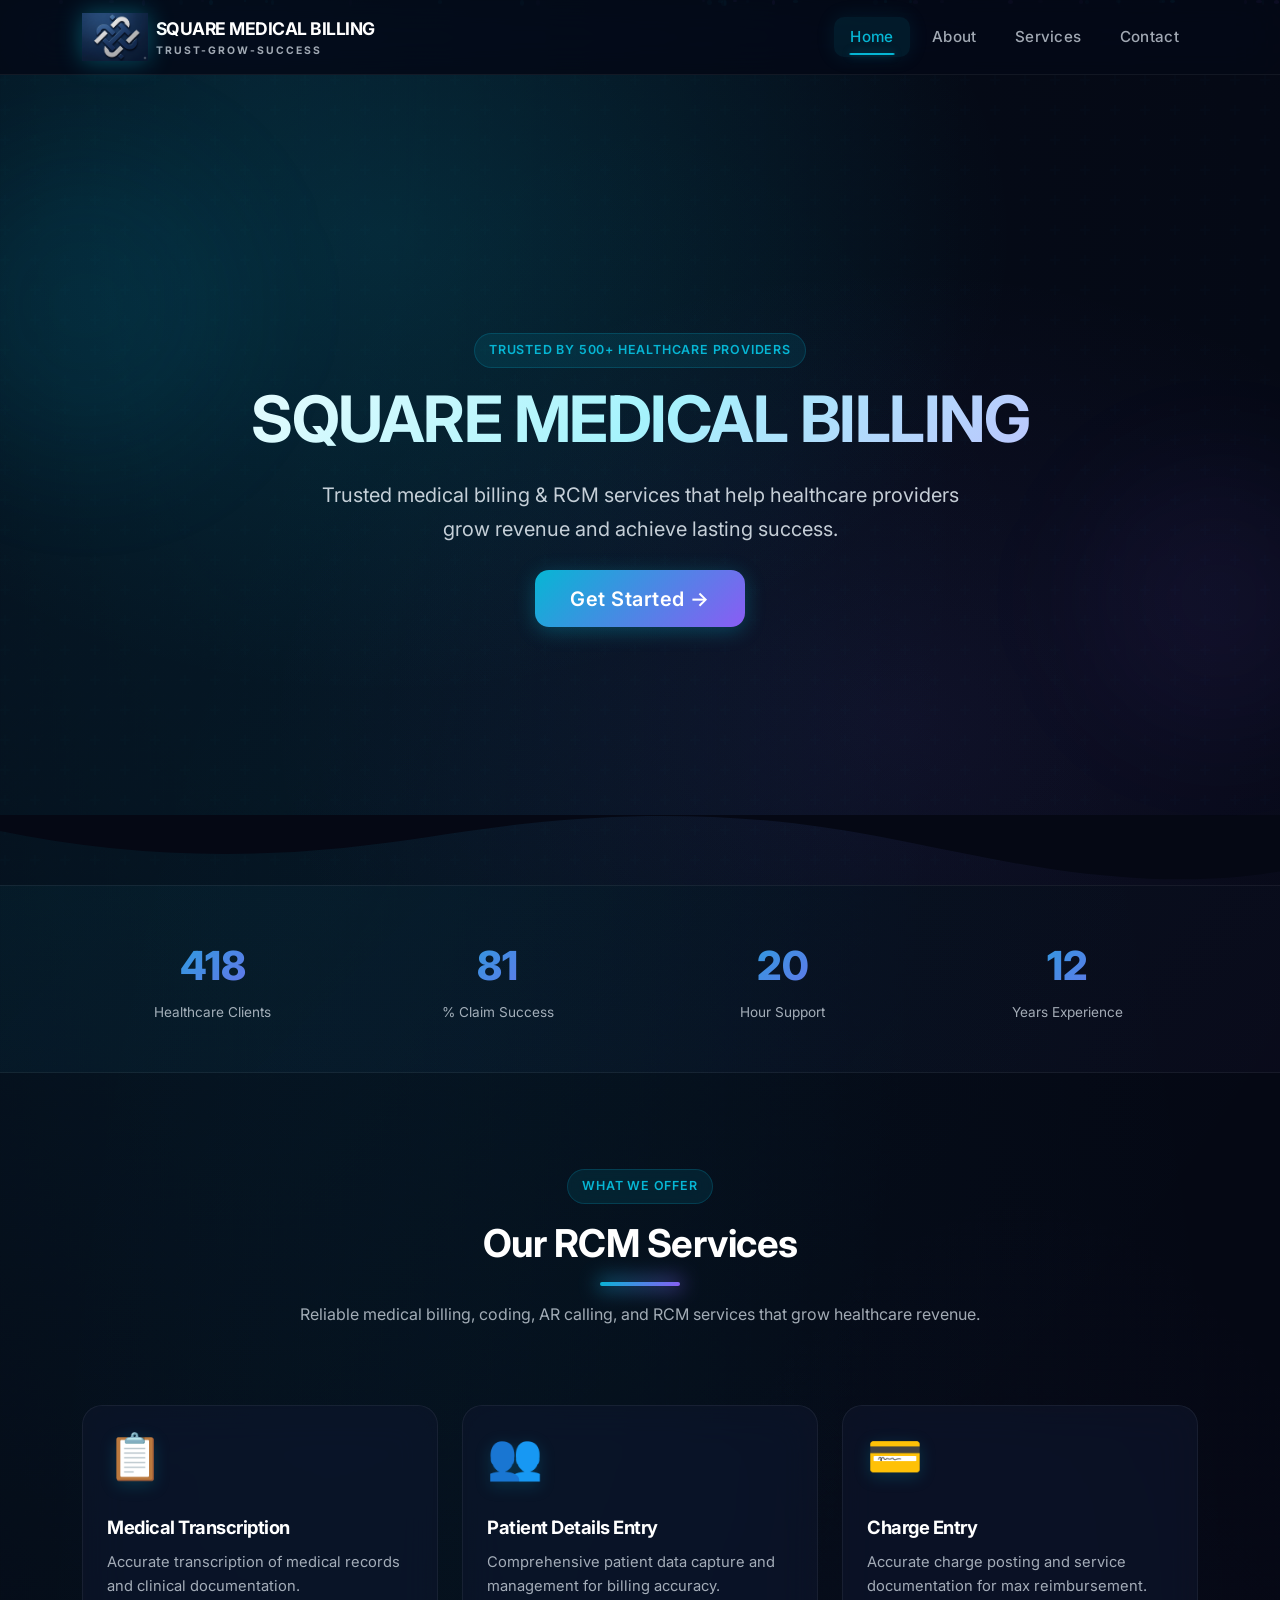
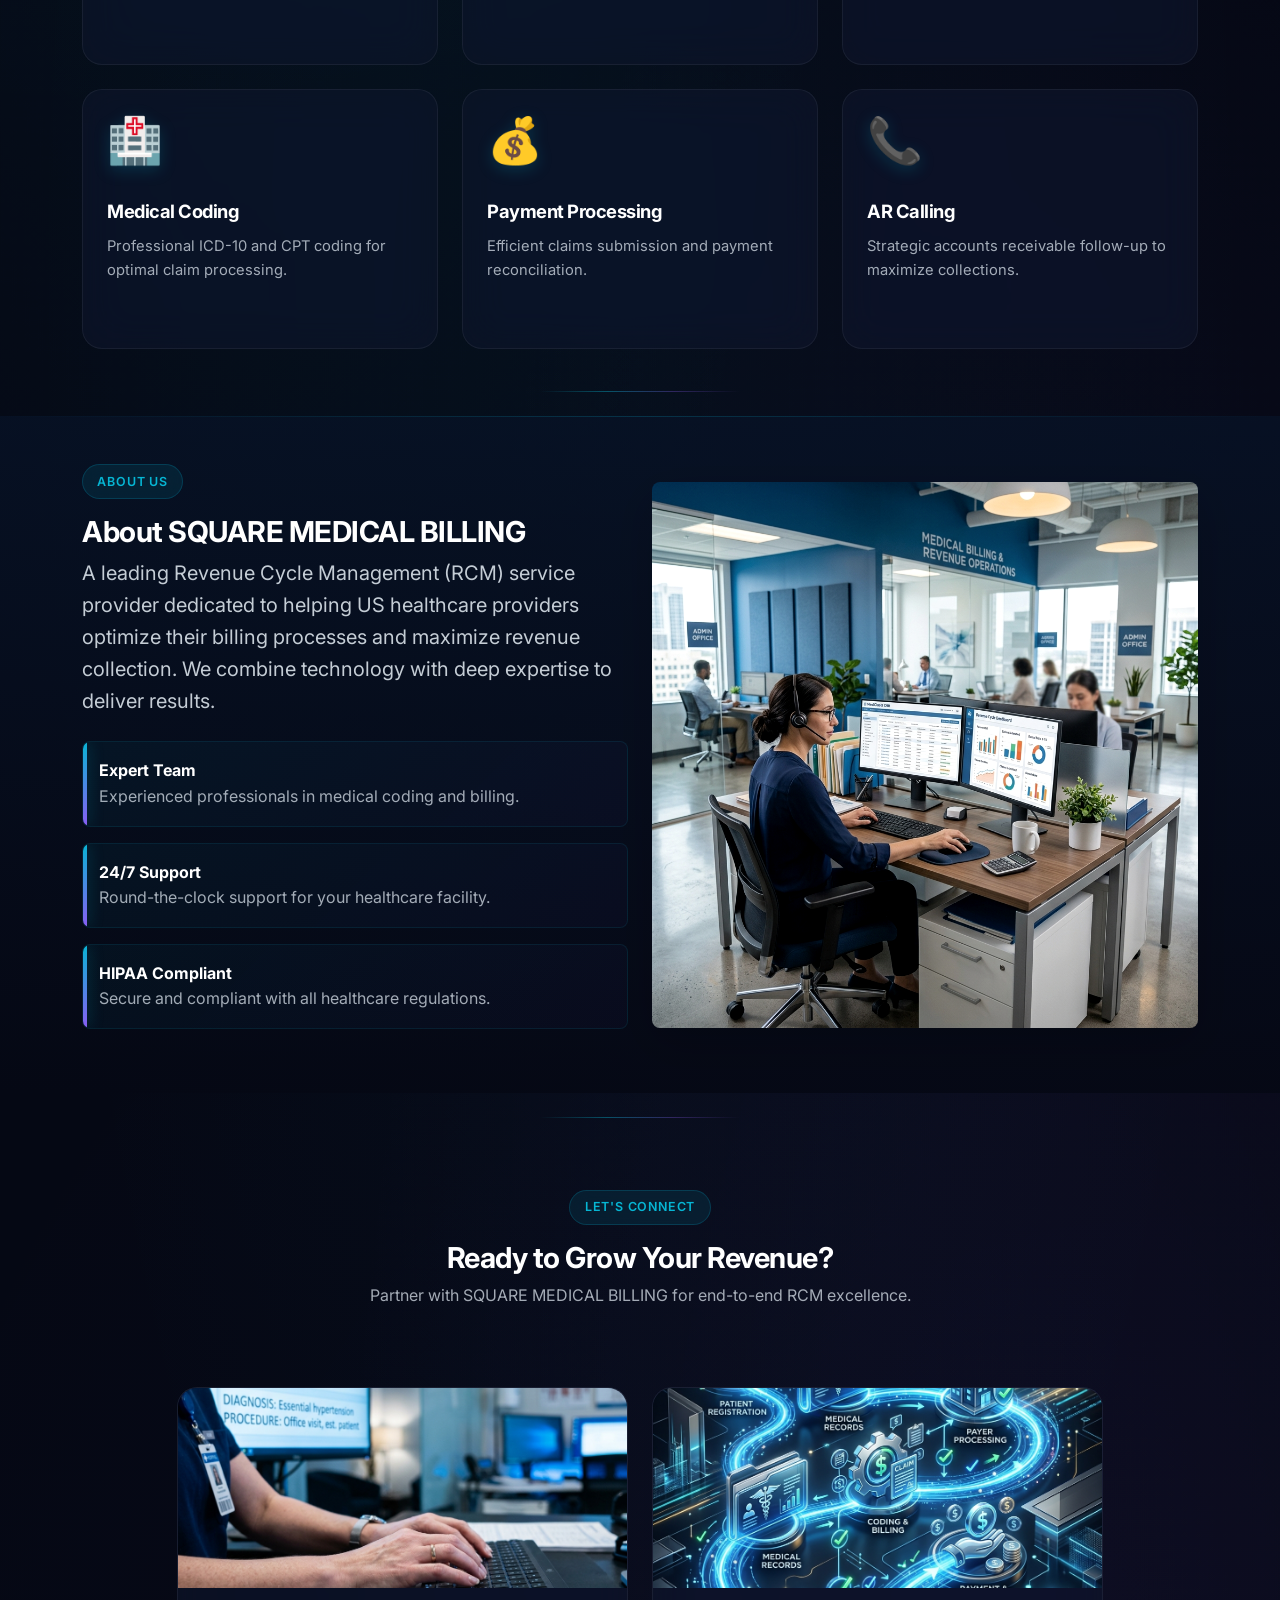
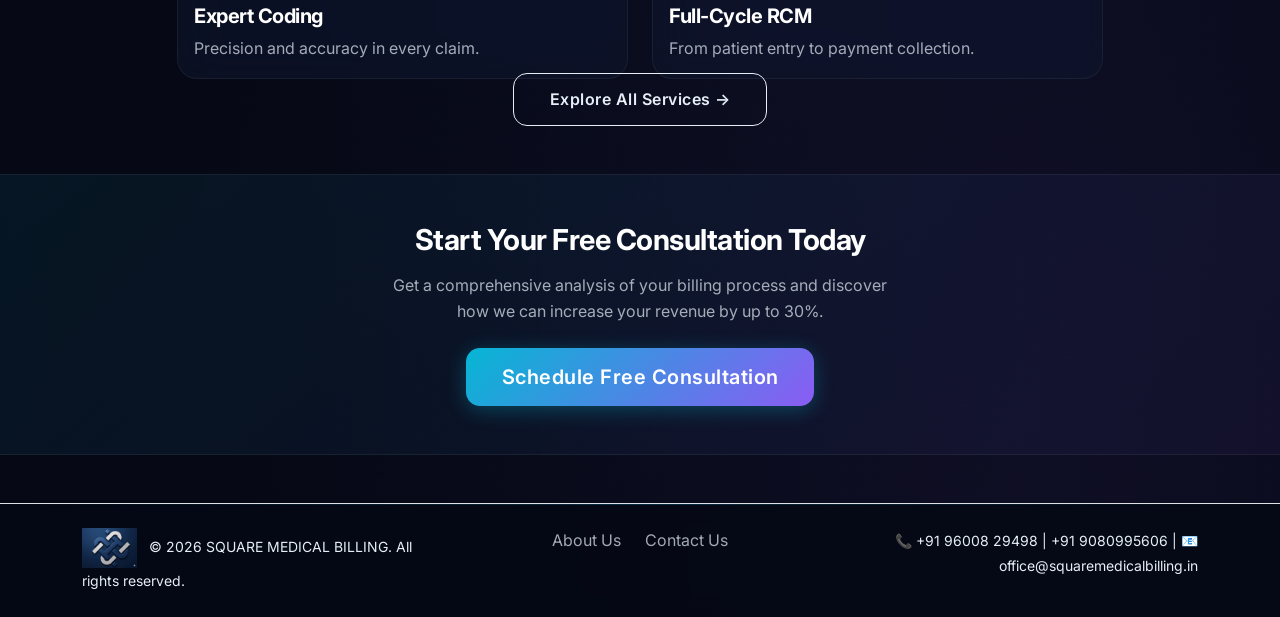
==== index.html @ a66abd06 "Initial commit" ====
<!doctype html>
<html lang="en">
  <head>
    <meta charset="utf-8" />
    <meta name="viewport" content="width=device-width, initial-scale=1" />
    <title>SQUARE MEDICAL BILLING</title>
    <link href="https://cdn.jsdelivr.net/npm/bootstrap@5.3.2/dist/css/bootstrap.min.css" rel="stylesheet">
    <link href="https://fonts.googleapis.com/css2?family=Inter:wght@300;400;500;600;700;800&display=swap" rel="stylesheet">
    <link rel="stylesheet" href="styles.css">
  <base target="_blank">
<base target="_blank">
</head>
  <body>
    <!-- Animated Background Mesh -->
    <div class="bg-mesh"></div>

    <!-- Preloader -->
    <div id="preloader" style="position:fixed;top:0;left:0;width:100%;height:100%;background:var(--bg);z-index:9999;display:flex;align-items:center;justify-content:center;flex-direction:column;">
      <div style="width:50px;height:50px;border:3px solid rgba(6,182,212,0.2);border-top-color:var(--cyan);border-radius:50%;animation:spin 1s linear infinite;"></div>
      <p style="margin-top:1rem;color:var(--text-secondary);font-size:0.9rem;">Loading...</p>
      <style>@keyframes spin{to{transform:rotate(360deg);}}</style>
    </div>

    <nav class="navbar navbar-expand-lg navbar-dark sticky-top border-bottom">
      <div class="container">
        <a class="navbar-brand d-flex align-items-center" href="index.html">
          <img src="../src/assets/logo.png" alt="logo" height="48" class="me-2">
          <div>
            <div class="fw-bold small">SQUARE MEDICAL BILLING</div>
            <div class="text-muted tiny">TRUST-GROW-SUCCESS</div>
          </div>
        </a>
        <button class="navbar-toggler" type="button" data-bs-toggle="collapse" data-bs-target="#nav" aria-controls="nav" aria-expanded="false">
          <span class="navbar-toggler-icon"></span>
        </button>
        <div class="collapse navbar-collapse" id="nav">
          <ul class="navbar-nav ms-auto">
            <li class="nav-item"><a class="nav-link active" href="index.html">Home</a></li>
            <li class="nav-item"><a class="nav-link" href="about.html">About</a></li>
            <li class="nav-item"><a class="nav-link" href="services.html">Services</a></li>
            <li class="nav-item"><a class="nav-link" href="contact.html">Contact</a></li>
          </ul>
        </div>
      </div>
    </nav>

    <header class="hero text-center text-white d-flex align-items-center">
      <div class="hero-bg"></div>
      <div class="container">
        <div class="reveal-scale">
          <span class="badge-glow mb-3 d-inline-block">Trusted by 500+ Healthcare Providers</span>
          <h1 class="display-5 fw-bold mb-4">SQUARE MEDICAL BILLING</h1>
          <p class="lead mb-4 mx-auto" style="max-width: 650px;">Trusted medical billing &amp; RCM services that help healthcare providers grow revenue and achieve lasting success.</p>
          <a href="contact.html" class="btn btn-cyan btn-lg">Get Started →</a>
        </div>
      </div>
      <!-- Wave Bottom -->
      <div class="wave-bottom">
        <svg data-name="Layer 1" xmlns="http://www.w3.org/2000/svg" viewBox="0 0 1200 120" preserveAspectRatio="none">
          <path d="M321.39,56.44c58-10.79,114.16-30.13,172-41.86,82.39-16.72,168.19-17.73,250.45-.39C823.78,31,906.67,72,985.66,92.83c70.05,18.48,146.53,26.09,214.34,3V0H0V27.35A600.21,600.21,0,0,0,321.39,56.44Z" class="shape-fill"></path>
        </svg>
      </div>
    </header>

    <!-- Stats Section -->
    <section class="stats-section py-4">
      <div class="container">
        <div class="row g-4">
          <div class="col-6 col-md-3">
            <div class="stat-item reveal stagger-1">
              <span class="stat-number" data-target="500">0</span>
              <div class="stat-label">Healthcare Clients</div>
            </div>
          </div>
          <div class="col-6 col-md-3">
            <div class="stat-item reveal stagger-2">
              <span class="stat-number" data-target="98">0</span>
              <div class="stat-label">% Claim Success</div>
            </div>
          </div>
          <div class="col-6 col-md-3">
            <div class="stat-item reveal stagger-3">
              <span class="stat-number" data-target="24">0</span>
              <div class="stat-label">Hour Support</div>
            </div>
          </div>
          <div class="col-6 col-md-3">
            <div class="stat-item reveal stagger-4">
              <span class="stat-number" data-target="15">0</span>
              <div class="stat-label">Years Experience</div>
            </div>
          </div>
        </div>
      </div>
    </section>

    <main class="py-5">
      <section class="container py-5">
        <div class="text-center mb-5">
          <span class="badge-glow mb-3 d-inline-block">What We Offer</span>
          <h2 class="text-white reveal">Our RCM Services</h2>
          <div class="underline mx-auto my-3"></div>
          <p class="text-muted reveal stagger-1">Reliable medical billing, coding, AR calling, and RCM services that grow healthcare revenue.</p>
        </div>

        <div class="row g-4">
          <div class="col-sm-6 col-lg-4">
            <div class="card card-dark h-100 p-4 service-card reveal stagger-1">
              <div class="display-4">📋</div>
              <h5 class="mt-3">Medical Transcription</h5>
              <p class="text-muted">Accurate transcription of medical records and clinical documentation.</p>
            </div>
          </div>
          <div class="col-sm-6 col-lg-4">
            <div class="card card-dark h-100 p-4 service-card reveal stagger-2">
              <div class="display-4">👥</div>
              <h5 class="mt-3">Patient Details Entry</h5>
              <p class="text-muted">Comprehensive patient data capture and management for billing accuracy.</p>
            </div>
          </div>
          <div class="col-sm-6 col-lg-4">
            <div class="card card-dark h-100 p-4 service-card reveal stagger-3">
              <div class="display-4">💳</div>
              <h5 class="mt-3">Charge Entry</h5>
              <p class="text-muted">Accurate charge posting and service documentation for max reimbursement.</p>
            </div>
          </div>
          <div class="col-sm-6 col-lg-4">
            <div class="card card-dark h-100 p-4 service-card reveal stagger-4">
              <div class="display-4">🏥</div>
              <h5 class="mt-3">Medical Coding</h5>
              <p class="text-muted">Professional ICD-10 and CPT coding for optimal claim processing.</p>
            </div>
          </div>
          <div class="col-sm-6 col-lg-4">
            <div class="card card-dark h-100 p-4 service-card reveal stagger-5">
              <div class="display-4">💰</div>
              <h5 class="mt-3">Payment Processing</h5>
              <p class="text-muted">Efficient claims submission and payment reconciliation.</p>
            </div>
          </div>
          <div class="col-sm-6 col-lg-4">
            <div class="card card-dark h-100 p-4 service-card reveal stagger-6">
              <div class="display-4">📞</div>
              <h5 class="mt-3">AR Calling</h5>
              <p class="text-muted">Strategic accounts receivable follow-up to maximize collections.</p>
            </div>
          </div>
        </div>
      </section>

      <div class="section-divider my-4"></div>

      <section class="bg-darker py-5">
        <div class="container">
          <div class="row align-items-center">
            <div class="col-md-6 text-white">
              <span class="badge-glow mb-3 d-inline-block">About Us</span>
              <h3 class="reveal">About SQUARE MEDICAL BILLING</h3>
              <p class="lead text-muted reveal stagger-1">A leading Revenue Cycle Management (RCM) service provider dedicated to helping US healthcare providers optimize their billing processes and maximize revenue collection. We combine technology with deep expertise to deliver results.</p>
              <div class="mt-4">
                <div class="mb-3 highlight p-3 rounded-3 reveal stagger-1">
                  <div class="fw-bold">Expert Team</div>
                  <div class="text-muted">Experienced professionals in medical coding and billing.</div>
                </div>
                <div class="mb-3 highlight p-3 rounded-3 reveal stagger-2">
                  <div class="fw-bold">24/7 Support</div>
                  <div class="text-muted">Round-the-clock support for your healthcare facility.</div>
                </div>
                <div class="mb-3 highlight p-3 rounded-3 reveal stagger-3">
                  <div class="fw-bold">HIPAA Compliant</div>
                  <div class="text-muted">Secure and compliant with all healthcare regulations.</div>
                </div>
              </div>
            </div>
            <div class="col-md-6 text-center reveal-right">
              <img src="../src/assets/hero.png" alt="Medical Billing Professional" class="img-fluid rounded-3 shadow-lg hero-img">
            </div>
          </div>
        </div>
      </section>

      <div class="section-divider my-4"></div>

      <section class="container py-5 text-center">
        <span class="badge-glow mb-3 d-inline-block">Let's Connect</span>
        <h3 class="text-white reveal">Ready to Grow Your Revenue?</h3>
        <p class="text-muted reveal stagger-1">Partner with SQUARE MEDICAL BILLING for end-to-end RCM excellence.</p>
        <div class="row g-4 justify-content-center mt-4">
          <div class="col-md-5">
            <div class="card card-dark overflow-hidden reveal-left stagger-1">
              <img src="../src/assets/coding.png" class="card-img-top" alt="coding" style="height:200px;object-fit:cover;">
              <div class="card-body text-start">
                <h5 class="card-title text-white">Expert Coding</h5>
                <p class="card-text text-muted">Precision and accuracy in every claim.</p>
              </div>
            </div>
          </div>
          <div class="col-md-5">
            <div class="card card-dark overflow-hidden reveal-right stagger-2">
              <img src="../src/assets/rcm.png" class="card-img-top" alt="rcm" style="height:200px;object-fit:cover;">
              <div class="card-body text-start">
                <h5 class="card-title text-white">Full-Cycle RCM</h5>
                <p class="card-text text-muted">From patient entry to payment collection.</p>
              </div>
            </div>
          </div>
        </div>
        <a class="btn btn-outline-cyan mt-4 reveal stagger-3" href="services.html">Explore All Services →</a>
      </section>

      <!-- CTA Section -->
      <section class="py-5" style="background: linear-gradient(135deg, rgba(6,182,212,0.08), rgba(139,92,246,0.05)); border-top: 1px solid var(--border); border-bottom: 1px solid var(--border);">
        <div class="container text-center">
          <div class="reveal">
            <h3 class="text-white mb-3">Start Your Free Consultation Today</h3>
            <p class="text-muted mb-4" style="max-width: 500px; margin: 0 auto;">Get a comprehensive analysis of your billing process and discover how we can increase your revenue by up to 30%.</p>
            <a href="contact.html" class="btn btn-cyan btn-lg">Schedule Free Consultation</a>
          </div>
        </div>
      </section>
    </main>

      <footer class="py-4 border-top">
      <div class="container">
        <div class="row g-4">
          <div class="col-md-4 text-center text-md-start">
            <div>
              <img src="../src/assets/logo.png" height="40" alt="logo" class="me-2">
              <small>© 2026 SQUARE MEDICAL BILLING. All rights reserved.</small>
            </div>
          </div>
          <div class="col-md-4 text-center">
            <div class="d-flex justify-content-center gap-4">
              <a href="about.html" class="text-muted text-decoration-none hover-link">About Us</a>
              <a href="contact.html" class="text-muted text-decoration-none hover-link">Contact Us</a>
            </div>
          </div>
          <div class="col-md-4 text-center text-md-end">
            <div class="mt-3 mt-md-0">
              <small>📞 +91 96008 29498 | +91 9080995606 | 📧 office@squaremedicalbilling.in</small>
            </div>
          </div>
        </div>
      </div>
    </footer>

    <script src="https://code.jquery.com/jquery-3.7.1.min.js"></script>
    <script src="https://cdn.jsdelivr.net/npm/bootstrap@5.3.2/dist/js/bootstrap.bundle.min.js"></script>
    <script src="main.js"></script>
  </body>
</html>
---- styles.css ----
/* ============================================
   SQUARE MEDICAL BILLING - PREMIUM 3D DARK THEME
   ============================================ */

:root {
  --bg: #050814;
  --bg-secondary: #0a0f1e;
  --bg-card: rgba(15, 23, 42, 0.6);
  --bg-card-hover: rgba(15, 23, 42, 0.85);
  --muted: #9aa3ad;
  --cyan: #06b6d4;
  --cyan-glow: rgba(6, 182, 212, 0.4);
  --purple: #8b5cf6;
  --purple-glow: rgba(139, 92, 246, 0.3);
  --text-primary: #e6eef6;
  --text-secondary: rgba(230, 238, 246, 0.7);
  --border: rgba(255, 255, 255, 0.06);
  --border-hover: rgba(6, 182, 212, 0.2);
  --gradient-primary: linear-gradient(135deg, #06b6d4 0%, #8b5cf4 100%);
  --gradient-glow: linear-gradient(135deg, rgba(6,182,212,0.15) 0%, rgba(139,92,246,0.1) 100%);
  --shadow-cyan: 0 0 40px rgba(6, 182, 212, 0.15);
  --shadow-purple: 0 0 40px rgba(139, 92, 246, 0.1);
  --font-main: 'Inter', -apple-system, BlinkMacSystemFont, 'Segoe UI', Roboto, sans-serif;
}

@import url('https://fonts.googleapis.com/css2?family=Inter:wght@300;400;500;600;700;800&display=swap');

*, *::before, *::after { box-sizing: border-box; margin: 0; padding: 0; }

html { scroll-behavior: smooth; font-size: 16px; }

body {
  background: var(--bg);
  color: var(--text-primary);
  font-family: var(--font-main);
  line-height: 1.6;
  overflow-x: hidden;
  -webkit-font-smoothing: antialiased;
  -moz-osx-font-smoothing: grayscale;
  perspective: 1200px;
}

::-webkit-scrollbar { width: 8px; }
::-webkit-scrollbar-track { background: var(--bg); }
::-webkit-scrollbar-thumb {
  background: linear-gradient(180deg, var(--cyan), var(--purple));
  border-radius: 4px;
}
::-webkit-scrollbar-thumb:hover {
  background: linear-gradient(180deg, #0891b2, #7c3aed);
}

/* ============================================
   ANIMATED 3D BACKGROUND
   ============================================ */
.bg-mesh {
  position: fixed;
  top: 0; left: 0; width: 100%; height: 100%;
  z-index: -1;
  pointer-events: none;
  background:
    radial-gradient(ellipse at 20% 0%, rgba(6, 182, 212, 0.08) 0%, transparent 50%),
    radial-gradient(ellipse at 80% 100%, rgba(139, 92, 246, 0.06) 0%, transparent 50%),
    radial-gradient(ellipse at 50% 50%, rgba(6, 182, 212, 0.03) 0%, transparent 70%);
}

.bg-mesh::before {
  content: '';
  position: absolute;
  top: -50%; left: -50%;
  width: 200%; height: 200%;
  background:
    radial-gradient(circle at 30% 30%, rgba(6, 182, 212, 0.03) 0%, transparent 25%),
    radial-gradient(circle at 70% 70%, rgba(139, 92, 246, 0.02) 0%, transparent 25%);
  animation: meshFloat 20s ease-in-out infinite;
}

@keyframes meshFloat {
  0%, 100% { transform: translate(0, 0) rotate(0deg); }
  33% { transform: translate(2%, 2%) rotate(1deg); }
  66% { transform: translate(-1%, 3%) rotate(-1deg); }
}

/* ============================================
   FLOATING PARTICLES - 3D DEPTH
   ============================================ */
.particles {
  position: fixed;
  top: 0; left: 0;
  width: 100%; height: 100%;
  z-index: 0;
  pointer-events: none;
  overflow: hidden;
}

.particle {
  position: absolute;
  width: 4px; height: 4px;
  background: var(--cyan);
  border-radius: 50%;
  opacity: 0.3;
  animation: particleFloat linear infinite;
  box-shadow: 0 0 10px var(--cyan-glow);
}

@keyframes particleFloat {
  0% { transform: translateY(100vh) translateZ(0) scale(0); opacity: 0; }
  10% { opacity: 0.4; }
  90% { opacity: 0.4; }
  100% { transform: translateY(-10vh) translateZ(100px) scale(1); opacity: 0; }
}

/* ============================================
   NAVBAR - GLASSMORPHISM + 3D
   ============================================ */
.navbar {
  background: rgba(5, 8, 20, 0.75) !important;
  backdrop-filter: blur(24px) saturate(180%);
  -webkit-backdrop-filter: blur(24px) saturate(180%);
  border-bottom: 1px solid var(--border) !important;
  transition: all 0.4s cubic-bezier(0.4, 0, 0.2, 1);
  z-index: 1030;
  transform-style: preserve-3d;
}

.navbar.scrolled {
  background: rgba(5, 8, 20, 0.95) !important;
  box-shadow: 0 8px 32px rgba(0, 0, 0, 0.4), 0 0 20px rgba(6, 182, 212, 0.05);
  transform: translateZ(20px);
}

.navbar-brand {
  font-weight: 700;
  letter-spacing: -0.5px;
  transition: all 0.3s ease;
  transform-style: preserve-3d;
}

.navbar-brand:hover {
  transform: scale(1.03) translateZ(10px);
}

.navbar-brand img {
  filter: drop-shadow(0 0 12px rgba(6, 182, 212, 0.4));
  transition: filter 0.3s ease;
}

.navbar-brand:hover img {
  filter: drop-shadow(0 0 25px rgba(6, 182, 212, 0.7));
}

.nav-link {
  position: relative;
  font-weight: 500;
  font-size: 0.95rem;
  letter-spacing: 0.3px;
  padding: 0.5rem 1rem !important;
  margin: 0 0.2rem;
  color: var(--text-secondary) !important;
  transition: all 0.3s ease;
  border-radius: 10px;
  transform-style: preserve-3d;
}

.nav-link::after {
  content: '';
  position: absolute;
  bottom: 2px;
  left: 50%;
  width: 0; height: 2px;
  background: var(--gradient-primary);
  transition: all 0.3s ease;
  transform: translateX(-50%);
  border-radius: 2px;
  box-shadow: 0 0 8px var(--cyan-glow);
}

.nav-link:hover {
  color: var(--text-primary) !important;
  background: rgba(6, 182, 212, 0.08);
  transform: translateY(-2px) translateZ(5px);
}

.nav-link:hover::after { width: 60%; }

.nav-link.active {
  color: var(--cyan) !important;
  background: rgba(6, 182, 212, 0.1);
  box-shadow: 0 0 20px rgba(6, 182, 212, 0.1);
}

.nav-link.active::after {
  width: 60%;
  background: var(--cyan);
  box-shadow: 0 0 10px var(--cyan-glow);
}

/* ============================================
   HERO SECTION - 3D DEPTH
   ============================================ */
.hero {
  min-height: 92vh;
  position: relative;
  display: flex;
  align-items: center;
  justify-content: center;
  overflow: hidden;
  background:
    radial-gradient(ellipse at 30% 20%, rgba(6, 182, 212, 0.12) 0%, transparent 50%),
    radial-gradient(ellipse at 70% 80%, rgba(139, 92, 246, 0.08) 0%, transparent 50%);
  transform-style: preserve-3d;
}

.hero::before {
  content: '';
  position: absolute;
  top: 0; left: 0; right: 0; bottom: 0;
  background:
    url("data:image/svg+xml,%3Csvg width='60' height='60' viewBox='0 0 60 60' xmlns='http://www.w3.org/2000/svg'%3E%3Cg fill='none' fill-rule='evenodd'%3E%3Cg fill='%2306b6d4' fill-opacity='0.03'%3E%3Cpath d='M36 34v-4h-2v4h-4v2h4v4h2v-4h4v-2h-4zm0-30V0h-2v4h-4v2h4v4h2V6h4V4h-4zM6 34v-4H4v4H0v2h4v4h2v-4h4v-2H6zM6 4V0H4v4H0v2h4v4h2V6h4V4H6z'/%3E%3C/g%3E%3C/g%3E%3C/svg%3E");
  opacity: 0.5;
  animation: heroPattern 60s linear infinite;
}

@keyframes heroPattern {
  0% { transform: translate(0, 0); }
  100% { transform: translate(-60px, -60px); }
}

.hero .container {
  position: relative;
  z-index: 2;
  transform-style: preserve-3d;
}

.hero h1 {
  font-size: clamp(2.5rem, 5vw, 4rem);
  font-weight: 800;
  letter-spacing: -1.5px;
  line-height: 1.1;
  background: linear-gradient(135deg, #fff 0%, #a5f3fc 50%, #c4b5fd 100%);
  -webkit-background-clip: text;
  -webkit-text-fill-color: transparent;
  background-clip: text;
  animation: titleGlow 3s ease-in-out infinite alternate;
  transform: translateZ(30px);
}

@keyframes titleGlow {
  0% { filter: drop-shadow(0 0 20px rgba(6, 182, 212, 0.3)); }
  100% { filter: drop-shadow(0 0 50px rgba(139, 92, 246, 0.4)); }
}

.hero .lead {
  font-size: clamp(1rem, 2vw, 1.25rem);
  font-weight: 400;
  color: var(--text-secondary);
  max-width: 600px;
  margin: 0 auto 2rem;
  line-height: 1.7;
  transform: translateZ(20px);
}

/* ============================================
   3D BUTTONS WITH MAGNETIC EFFECT
   ============================================ */
.btn-cyan {
  background: var(--gradient-primary);
  border: none;
  color: #fff !important;
  font-weight: 600;
  letter-spacing: 0.5px;
  padding: 0.85rem 2.2rem;
  border-radius: 14px;
  position: relative;
  overflow: hidden;
  transition: all 0.4s cubic-bezier(0.4, 0, 0.2, 1);
  box-shadow: 0 4px 20px rgba(6, 182, 212, 0.3), 0 0 0 rgba(139, 92, 246, 0);
  transform-style: preserve-3d;
  cursor: pointer;
}

.btn-cyan::before {
  content: '';
  position: absolute;
  top: 0; left: -100%;
  width: 100%; height: 100%;
  background: linear-gradient(90deg, transparent, rgba(255,255,255,0.25), transparent);
  transition: left 0.7s ease;
}

.btn-cyan::after {
  content: '';
  position: absolute;
  inset: -2px;
  background: var(--gradient-primary);
  border-radius: 16px;
  z-index: -1;
  opacity: 0;
  filter: blur(15px);
  transition: opacity 0.4s ease;
}

.btn-cyan:hover {
  transform: translateY(-4px) translateZ(15px) scale(1.02);
  box-shadow: 0 12px 40px rgba(6, 182, 212, 0.4), 0 0 60px rgba(139, 92, 246, 0.15);
}

.btn-cyan:hover::before { left: 100%; }
.btn-cyan:hover::after { opacity: 0.6; }

.btn-cyan:active {
  transform: translateY(-1px) translateZ(5px) scale(0.98);
}

.btn-outline-cyan {
  background: transparent;
  border: 1px solid rgba(6, 182, 212, 0.3);
  color: var(--text-primary) !important;
  font-weight: 600;
  letter-spacing: 0.5px;
  padding: 0.85rem 2.2rem;
  border-radius: 14px;
  position: relative;
  overflow: hidden;
  transition: all 0.4s ease;
  transform-style: preserve-3d;
}

.btn-outline-cyan::before {
  content: '';
  position: absolute;
  top: 0; left: 0;
  width: 0; height: 100%;
  background: linear-gradient(135deg, rgba(6, 182, 212, 0.12), rgba(139, 92, 246, 0.08));
  transition: width 0.5s ease;
  z-index: -1;
}

.btn-outline-cyan::after {
  content: '';
  position: absolute;
  inset: -1px;
  border-radius: 15px;
  border: 1px solid transparent;
  background: var(--gradient-primary);
  -webkit-mask: linear-gradient(#fff 0 0) padding-box, linear-gradient(#fff 0 0);
  mask: linear-gradient(#fff 0 0) padding-box, linear-gradient(#fff 0 0);
  -webkit-mask-composite: xor;
  mask-composite: exclude;
  opacity: 0;
  transition: opacity 0.4s ease;
}

.btn-outline-cyan:hover {
  border-color: transparent;
  box-shadow: 0 0 40px rgba(6, 182, 212, 0.2);
  transform: translateY(-3px) translateZ(10px);
}

.btn-outline-cyan:hover::before { width: 100%; }
.btn-outline-cyan:hover::after { opacity: 1; }

/* ============================================
   3D CARDS - GLASSMORPHISM + TILT
   ============================================ */
.card-dark {
  background: var(--bg-card);
  backdrop-filter: blur(20px) saturate(150%);
  -webkit-backdrop-filter: blur(20px) saturate(150%);
  border: 1px solid var(--border);
  border-radius: 20px;
  color: inherit;
  transition: all 0.5s cubic-bezier(0.4, 0, 0.2, 1);
  position: relative;
  overflow: hidden;
  transform-style: preserve-3d;
  will-change: transform;
}

.card-dark::before {
  content: '';
  position: absolute;
  top: 0; left: 0; right: 0;
  height: 1px;
  background: linear-gradient(90deg, transparent, rgba(6, 182, 212, 0.4), transparent);
  opacity: 0;
  transition: opacity 0.5s ease;
}

.card-dark::after {
  content: '';
  position: absolute;
  top: -50%; left: -50%;
  width: 200%; height: 200%;
  background: radial-gradient(circle at var(--mouse-x, 50%) var(--mouse-y, 50%), rgba(255,255,255,0.06) 0%, transparent 50%);
  opacity: 0;
  transition: opacity 0.4s ease;
  pointer-events: none;
}

.card-dark:hover {
  background: var(--bg-card-hover);
  border-color: var(--border-hover);
  transform: translateY(-10px) translateZ(20px);
  box-shadow:
    0 25px 50px rgba(0, 0, 0, 0.4),
    0 0 50px rgba(6, 182, 212, 0.1),
    inset 0 1px 0 rgba(255, 255, 255, 0.08);
}

.card-dark:hover::before { opacity: 1; }
.card-dark:hover::after { opacity: 1; }

/* 3D Tilt inner content */
.card-dark .card-inner {
  transform: translateZ(30px);
  transition: transform 0.3s ease;
}

/* Service Cards */
.service-card {
  min-height: 260px;
  display: flex;
  flex-direction: column;
  transition: all 0.5s cubic-bezier(0.4, 0, 0.2, 1);
}

.service-card .display-4 {
  font-size: 2.8rem;
  margin-bottom: 1rem;
  display: inline-block;
  transition: all 0.5s cubic-bezier(0.4, 0, 0.2, 1);
  transform: translateZ(40px);
  filter: drop-shadow(0 4px 8px rgba(6, 182, 212, 0.2));
}

.service-card:hover .display-4 {
  transform: scale(1.3) rotate(-8deg) translateZ(60px);
  filter: drop-shadow(0 8px 20px rgba(6, 182, 212, 0.4));
}

.service-card h5 {
  font-weight: 700;
  font-size: 1.15rem;
  margin-bottom: 0.75rem;
  color: #fff;
  transform: translateZ(25px);
}

.service-card p {
  font-size: 0.92rem;
  line-height: 1.65;
  color: var(--text-secondary);
  flex-grow: 1;
  transform: translateZ(15px);
}

/* ============================================
   SECTION STYLES
   ============================================ */
section { position: relative; }

.bg-darker {
  background: linear-gradient(180deg, rgba(7, 18, 38, 0.8), rgba(5, 8, 20, 0.9));
  position: relative;
}

.bg-darker::before {
  content: '';
  position: absolute;
  top: 0; left: 0; right: 0;
  height: 1px;
  background: linear-gradient(90deg, transparent, rgba(6, 182, 212, 0.2), transparent);
}

.section-divider {
  height: 1px;
  background: linear-gradient(90deg, transparent, rgba(6, 182, 212, 0.4), rgba(139, 92, 246, 0.3), transparent);
  margin: 0 auto;
  max-width: 200px;
}

/* ============================================
   TYPOGRAPHY
   ============================================ */
h1, h2, h3, h4, h5, h6 {
  font-weight: 700;
  letter-spacing: -0.5px;
  line-height: 1.2;
  color: #fff;
}

h2 { font-size: clamp(1.8rem, 3vw, 2.5rem); }
h3 { font-size: clamp(1.4rem, 2.5vw, 1.8rem); }

.text-muted { color: var(--text-secondary) !important; }
.lead { color: rgba(230, 238, 246, 0.85) !important; font-weight: 400; }
.text-cyan { color: var(--cyan) !important; }

.gradient-text {
  background: var(--gradient-primary);
  -webkit-background-clip: text;
  -webkit-text-fill-color: transparent;
  background-clip: text;
}

/* ============================================
   UNDERLINE DECORATION
   ============================================ */
.underline {
  height: 4px; width: 80px;
  background: var(--gradient-primary);
  border-radius: 999px;
  position: relative;
}

.underline::after {
  content: '';
  position: absolute;
  top: -3px; left: -3px; right: -3px; bottom: -3px;
  background: var(--gradient-primary);
  border-radius: 999px;
  filter: blur(10px);
  opacity: 0.6;
  animation: underlinePulse 2s ease-in-out infinite alternate;
}

@keyframes underlinePulse {
  0% { opacity: 0.4; filter: blur(8px); }
  100% { opacity: 0.8; filter: blur(15px); }
}

/* ============================================
   HIGHLIGHT BOXES - 3D
   ============================================ */
.highlight {
  background: linear-gradient(135deg, rgba(6, 182, 212, 0.05), rgba(139, 92, 246, 0.03));
  border: 1px solid rgba(6, 182, 212, 0.1);
  border-radius: 14px;
  padding: 1.5rem;
  transition: all 0.4s ease;
  position: relative;
  overflow: hidden;
  transform-style: preserve-3d;
}

.highlight::before {
  content: '';
  position: absolute;
  top: 0; left: 0;
  width: 4px; height: 100%;
  background: var(--gradient-primary);
  border-radius: 14px 0 0 14px;
  box-shadow: 0 0 15px var(--cyan-glow);
}

.highlight:hover {
  background: linear-gradient(135deg, rgba(6, 182, 212, 0.1), rgba(139, 92, 246, 0.06));
  border-color: rgba(6, 182, 212, 0.25);
  transform: translateX(6px) translateZ(10px);
  box-shadow: 0 10px 30px rgba(6, 182, 212, 0.08);
}

.highlight .fw-bold { color: #fff; font-weight: 600; }

/* ============================================
   IMAGES - 3D HOVER
   ============================================ */
.hero-img {
  border-radius: 20px;
  filter: grayscale(0.15) contrast(1.05);
  transition: all 0.7s cubic-bezier(0.4, 0, 0.2, 1);
  box-shadow:
    0 25px 60px rgba(0, 0, 0, 0.5),
    0 0 50px rgba(6, 182, 212, 0.1);
  transform-style: preserve-3d;
}

.hero-img:hover {
  filter: grayscale(0) contrast(1.1) saturate(1.05);
  transform: scale(1.04) rotate(2deg) translateZ(30px);
  box-shadow:
    0 35px 80px rgba(0, 0, 0, 0.6),
    0 0 80px rgba(6, 182, 212, 0.2);
}

.img-fluid { border-radius: 14px; }

/* ============================================
   FORM ELEMENTS - 3D + VALIDATION
   ============================================ */
input.form-control,
textarea.form-control,
select.form-select {
  background: rgba(15, 23, 42, 0.5) !important;
  color: var(--text-primary) !important;
  border: 1px solid rgba(255, 255, 255, 0.08) !important;
  border-radius: 12px;
  padding: 0.9rem 1.1rem;
  transition: all 0.3s ease;
  font-family: var(--font-main);
  transform-style: preserve-3d;
}

input.form-control:focus,
textarea.form-control:focus,
select.form-select:focus {
  border-color: var(--cyan) !important;
  box-shadow: 0 0 0 4px rgba(6, 182, 212, 0.12), 0 0 30px rgba(6, 182, 212, 0.1) !important;
  background: rgba(15, 23, 42, 0.7) !important;
  transform: translateZ(5px);
}

input.form-control.is-invalid,
textarea.form-control.is-invalid,
select.form-select.is-invalid {
  border-color: #ef4444 !important;
  box-shadow: 0 0 0 4px rgba(239, 68, 68, 0.12) !important;
}

input.form-control.is-valid,
textarea.form-control.is-valid,
select.form-select.is-valid {
  border-color: #22c55e !important;
  box-shadow: 0 0 0 4px rgba(34, 197, 94, 0.12) !important;
}

input::placeholder,
textarea::placeholder { color: rgba(230, 238, 246, 0.35) !important; }

.form-select option {
  background: var(--bg-secondary);
  color: var(--text-primary);
}

.form-label {
  font-weight: 500;
  color: var(--text-secondary);
  margin-bottom: 0.5rem;
  font-size: 0.9rem;
}

/* Form validation messages */
.form-error {
  color: #ef4444;
  font-size: 0.8rem;
  margin-top: 0.35rem;
  display: flex;
  align-items: center;
  gap: 0.3rem;
  animation: slideDown 0.3s ease;
}

@keyframes slideDown {
  from { opacity: 0; transform: translateY(-5px); }
  to { opacity: 1; transform: translateY(0); }
}

.form-success {
  color: #22c55e;
  font-size: 0.8rem;
  margin-top: 0.35rem;
}

/* ============================================
   DETAILS / FAQ - 3D
   ============================================ */
details {
  background: var(--bg-card);
  backdrop-filter: blur(12px);
  border: 1px solid var(--border);
  border-radius: 14px;
  overflow: hidden;
  transition: all 0.4s ease;
  transform-style: preserve-3d;
}

details:hover { border-color: var(--border-hover); }

details[open] {
  border-color: rgba(6, 182, 212, 0.25);
  box-shadow: 0 8px 30px rgba(6, 182, 212, 0.08);
  transform: translateZ(5px);
}

summary {
  cursor: pointer;
  padding: 1.1rem 1.5rem;
  font-weight: 600;
  color: #fff;
  list-style: none;
  display: flex;
  align-items: center;
  justify-content: space-between;
  transition: all 0.3s ease;
}

summary::-webkit-details-marker { display: none; }

summary::after {
  content: '+';
  font-size: 1.3rem;
  color: var(--cyan);
  transition: all 0.4s cubic-bezier(0.4, 0, 0.2, 1);
  text-shadow: 0 0 10px var(--cyan-glow);
}

details[open] summary::after {
  content: '−';
  transform: rotate(180deg);
}

details p {
  padding: 0 1.5rem 1.25rem;
  color: var(--text-secondary);
  line-height: 1.7;
}

/* ============================================
   FOOTER
   ============================================ */
footer {
  background: rgba(5, 8, 20, 0.9) !important;
  backdrop-filter: blur(10px);
  border-top: 1px solid var(--border);
  position: relative;
}

footer::before {
  content: '';
  position: absolute;
  top: 0; left: 0; right: 0;
  height: 1px;
  background: linear-gradient(90deg, transparent, rgba(6, 182, 212, 0.2), transparent);
}

/* ============================================
   SCROLL REVEAL ANIMATIONS
   ============================================ */
.reveal {
  opacity: 0;
  transform: translateY(40px);
  transition: all 0.9s cubic-bezier(0.4, 0, 0.2, 1);
}

.reveal.active {
  opacity: 1;
  transform: translateY(0);
}

.reveal-left {
  opacity: 0;
  transform: translateX(-50px);
  transition: all 0.9s cubic-bezier(0.4, 0, 0.2, 1);
}

.reveal-left.active { opacity: 1; transform: translateX(0); }

.reveal-right {
  opacity: 0;
  transform: translateX(50px);
  transition: all 0.9s cubic-bezier(0.4, 0, 0.2, 1);
}

.reveal-right.active { opacity: 1; transform: translateX(0); }

.reveal-scale {
  opacity: 0;
  transform: scale(0.85);
  transition: all 0.9s cubic-bezier(0.4, 0, 0.2, 1);
}

.reveal-scale.active { opacity: 1; transform: scale(1); }

.stagger-1 { transition-delay: 0.1s; }
.stagger-2 { transition-delay: 0.2s; }
.stagger-3 { transition-delay: 0.3s; }
.stagger-4 { transition-delay: 0.4s; }
.stagger-5 { transition-delay: 0.5s; }
.stagger-6 { transition-delay: 0.6s; }

/* ============================================
   COUNTER ANIMATION
   ============================================ */
.counter-box { text-align: center; padding: 2rem; }

.counter-number {
  font-size: 2.8rem;
  font-weight: 800;
  background: var(--gradient-primary);
  -webkit-background-clip: text;
  -webkit-text-fill-color: transparent;
  background-clip: text;
  display: block;
}

.counter-label {
  color: var(--text-secondary);
  font-size: 0.9rem;
  margin-top: 0.5rem;
}

/* ============================================
   PROCESS STEPS - 3D
   ============================================ */
.process-step { position: relative; text-align: center; }

.process-step::after {
  content: '';
  position: absolute;
  top: 25px;
  right: -50%;
  width: 100%;
  height: 2px;
  background: linear-gradient(90deg, var(--cyan), transparent);
  opacity: 0.25;
}

.process-step:last-child::after { display: none; }

.process-number {
  width: 52px; height: 52px;
  border-radius: 50%;
  background: var(--gradient-primary);
  display: flex;
  align-items: center;
  justify-content: center;
  font-weight: 700;
  color: #fff;
  margin: 0 auto 1rem;
  box-shadow: 0 4px 25px rgba(6, 182, 212, 0.35);
  position: relative;
  z-index: 2;
  transform: translateZ(20px);
  transition: all 0.4s ease;
}

.process-number:hover {
  transform: translateZ(30px) scale(1.1);
  box-shadow: 0 6px 35px rgba(6, 182, 212, 0.5);
}

/* ============================================
   THANK YOU CARD - 3D
   ============================================ */
.thankyou {
  padding: 3rem 2rem;
  text-align: center;
  transform-style: preserve-3d;
}

.thankyou .emoji {
  font-size: 4.5rem;
  margin-bottom: 1rem;
  animation: emojiBounce 1.2s ease infinite alternate;
  filter: drop-shadow(0 8px 20px rgba(6, 182, 212, 0.3));
  transform: translateZ(40px);
}

@keyframes emojiBounce {
  0% { transform: translateY(0) translateZ(40px); }
  100% { transform: translateY(-15px) translateZ(60px); }
}

.thankyou h2 {
  font-size: 2.2rem;
  margin-bottom: 1rem;
  transform: translateZ(25px);
}

.thankyou p {
  color: var(--text-secondary);
  max-width: 420px;
  margin: 0 auto 1.5rem;
  transform: translateZ(15px);
}

/* ============================================
   STATS SECTION
   ============================================ */
.stats-section {
  background: linear-gradient(135deg, rgba(6, 182, 212, 0.05), rgba(139, 92, 246, 0.03));
  border-top: 1px solid var(--border);
  border-bottom: 1px solid var(--border);
}

.stat-item { text-align: center; padding: 1.5rem; }

.stat-number {
  font-size: 2.5rem;
  font-weight: 800;
  background: var(--gradient-primary);
  -webkit-background-clip: text;
  -webkit-text-fill-color: transparent;
  background-clip: text;
  display: block;
}

.stat-label {
  color: var(--text-secondary);
  font-size: 0.85rem;
  margin-top: 0.25rem;
}

/* ============================================
   CONTACT INFO CARDS - 3D
   ============================================ */
.contact-info-item {
  display: flex;
  align-items: flex-start;
  gap: 1rem;
  padding: 1.1rem;
  border-radius: 14px;
  transition: all 0.4s ease;
  transform-style: preserve-3d;
}

.contact-info-item:hover {
  background: rgba(6, 182, 212, 0.06);
  transform: translateX(5px) translateZ(10px);
}

.contact-info-icon {
  width: 48px; height: 48px;
  border-radius: 14px;
  background: var(--gradient-primary);
  display: flex;
  align-items: center;
  justify-content: center;
  font-size: 1.3rem;
  flex-shrink: 0;
  box-shadow: 0 4px 20px rgba(6, 182, 212, 0.25);
  transform: translateZ(15px);
  transition: all 0.3s ease;
}

.contact-info-item:hover .contact-info-icon {
  transform: translateZ(25px) scale(1.1);
  box-shadow: 0 6px 25px rgba(6, 182, 212, 0.4);
}

/* ============================================
   ABOUT PAGE HERO - 3D
   ============================================ */
.about-hero {
  min-height: 55vh;
  display: flex;
  align-items: center;
  justify-content: center;
  background:
    radial-gradient(ellipse at 50% 0%, rgba(6, 182, 212, 0.1) 0%, transparent 50%),
    radial-gradient(ellipse at 30% 100%, rgba(139, 92, 246, 0.05) 0%, transparent 50%);
  position: relative;
  overflow: hidden;
  transform-style: preserve-3d;
}

.about-hero::before {
  content: '';
  position: absolute;
  top: 0; left: 0; right: 0; bottom: 0;
  background: url("data:image/svg+xml,%3Csvg width='60' height='60' viewBox='0 0 60 60' xmlns='http://www.w3.org/2000/svg'%3E%3Cg fill='none' fill-rule='evenodd'%3E%3Cg fill='%2306b6d4' fill-opacity='0.02'%3E%3Cpath d='M36 34v-4h-2v4h-4v2h4v4h2v-4h4v-2h-4zm0-30V0h-2v4h-4v2h4v4h2V6h4V4h-4zM6 34v-4H4v4H0v2h4v4h2v-4h4v-2H6zM6 4V0H4v4H0v2h4v4h2V6h4V4H6z'/%3E%3C/g%3E%3C/g%3E%3C/svg%3E");
  animation: heroPattern 60s linear infinite;
}

/* ============================================
   DIGITAL MARKETING CARDS - 3D
   ============================================ */
.digital-card {
  position: relative;
  overflow: hidden;
  transition: all 0.5s cubic-bezier(0.4, 0, 0.2, 1);
  transform-style: preserve-3d;
}

.digital-card::before {
  content: '';
  position: absolute;
  bottom: 0; left: 0; right: 0;
  height: 3px;
  background: var(--gradient-primary);
  transform: scaleX(0);
  transition: transform 0.5s ease;
}

.digital-card:hover::before { transform: scaleX(1); }

.digital-card:hover {
  transform: translateY(-6px) translateZ(15px);
  box-shadow: 0 20px 40px rgba(0, 0, 0, 0.3), 0 0 30px rgba(6, 182, 212, 0.08);
}

/* ============================================
   BADGE GLOW
   ============================================ */
.badge-glow {
  display: inline-block;
  padding: 0.4rem 0.9rem;
  background: rgba(6, 182, 212, 0.1);
  border: 1px solid rgba(6, 182, 212, 0.2);
  border-radius: 999px;
  font-size: 0.78rem;
  font-weight: 600;
  color: var(--cyan);
  letter-spacing: 0.8px;
  text-transform: uppercase;
  backdrop-filter: blur(10px);
  transition: all 0.3s ease;
}

.badge-glow:hover {
  background: rgba(6, 182, 212, 0.15);
  border-color: rgba(6, 182, 212, 0.4);
  box-shadow: 0 0 20px rgba(6, 182, 212, 0.15);
}

/* ============================================
   PULSE ANIMATION
   ============================================ */
.pulse {
  display: inline-block;
  width: 10px; height: 10px;
  border-radius: 50%;
  background: #22c55e;
  box-shadow: 0 0 0 0 rgba(34, 197, 94, 0.7);
  animation: pulse-green 2s infinite;
}

@keyframes pulse-green {
  0% { transform: scale(0.95); box-shadow: 0 0 0 0 rgba(34, 197, 94, 0.7); }
  70% { transform: scale(1); box-shadow: 0 0 0 12px rgba(34, 197, 94, 0); }
  100% { transform: scale(0.95); box-shadow: 0 0 0 0 rgba(34, 197, 94, 0); }
}

/* ============================================
   LOADING / SHIMMER
   ============================================ */
.shimmer {
  background: linear-gradient(90deg, transparent, rgba(255,255,255,0.06), transparent);
  background-size: 200% 100%;
  animation: shimmer 2s infinite;
}

@keyframes shimmer {
  0% { background-position: -200% 0; }
  100% { background-position: 200% 0; }
}

/* ============================================
   WAVE DECORATION
   ============================================ */
.wave-bottom {
  position: absolute;
  bottom: 0; left: 0;
  width: 100%;
  overflow: hidden;
  line-height: 0;
}

.wave-bottom svg {
  position: relative;
  display: block;
  width: calc(100% + 1.3px);
  height: 70px;
}

.wave-bottom .shape-fill { fill: var(--bg); }

/* ============================================
   3D FLOATING ORBS (decorative)
   ============================================ */
.floating-orb {
  position: absolute;
  border-radius: 50%;
  filter: blur(60px);
  pointer-events: none;
  z-index: 0;
}

.orb-1 {
  width: 300px; height: 300px;
  background: rgba(6, 182, 212, 0.08);
  top: 10%; left: -5%;
  animation: orbFloat1 15s ease-in-out infinite;
}

.orb-2 {
  width: 250px; height: 250px;
  background: rgba(139, 92, 246, 0.06);
  bottom: 20%; right: -5%;
  animation: orbFloat2 18s ease-in-out infinite;
}

@keyframes orbFloat1 {
  0%, 100% { transform: translate(0, 0) scale(1); }
  50% { transform: translate(30px, -30px) scale(1.1); }
}

@keyframes orbFloat2 {
  0%, 100% { transform: translate(0, 0) scale(1); }
  50% { transform: translate(-20px, 20px) scale(1.15); }
}

/* ============================================
   TOAST NOTIFICATIONS
   ============================================ */
.toast-container {
  position: fixed;
  top: 100px;
  right: 20px;
  z-index: 9999;
  display: flex;
  flex-direction: column;
  gap: 0.75rem;
}

.toast-msg {
  background: var(--bg-card);
  backdrop-filter: blur(20px);
  border: 1px solid var(--border);
  border-radius: 12px;
  padding: 1rem 1.5rem;
  color: var(--text-primary);
  font-size: 0.9rem;
  box-shadow: 0 10px 40px rgba(0,0,0,0.3);
  display: flex;
  align-items: center;
  gap: 0.75rem;
  animation: toastSlideIn 0.4s cubic-bezier(0.4, 0, 0.2, 1);
  max-width: 350px;
}

.toast-msg.success { border-left: 3px solid #22c55e; }
.toast-msg.error { border-left: 3px solid #ef4444; }
.toast-msg.info { border-left: 3px solid var(--cyan); }

@keyframes toastSlideIn {
  from { opacity: 0; transform: translateX(50px); }
  to { opacity: 1; transform: translateX(0); }
}

@keyframes toastSlideOut {
  from { opacity: 1; transform: translateX(0); }
  to { opacity: 0; transform: translateX(50px); }
}

/* ============================================
   RESPONSIVE
   ============================================ */
@media (max-width: 768px) {
  .hero { min-height: 75vh; }
  .process-step::after { display: none; }
  .card-dark { margin-bottom: 1rem; }
  .navbar-brand { font-size: 0.9rem; }
  .floating-orb { display: none; }
}

@media (min-width: 768px) {
  .hero { min-height: 90vh; }
}

/* ============================================
   UTILITIES
   ============================================ */
.tiny {
  font-size: 0.65rem;
  letter-spacing: 2px;
  text-transform: uppercase;
}

.display-4 { font-size: 2.5rem; }
.display-6 { font-size: 2rem; }

.glow-text { text-shadow: 0 0 40px rgba(6, 182, 212, 0.3); }

/* 3D perspective container */
.perspective-container {
  perspective: 1200px;
  transform-style: preserve-3d;
}

/* ============================================
   FORM VALIDATION STYLES
   ============================================ */

/* Disable all animations and transforms on form elements */
input, textarea, select, form, .form-control, .form-select {
  animation: none !important;
  transition: border-color 0.3s ease, box-shadow 0.3s ease, background-color 0.3s ease !important;
}

/* No transform on any invalid state */
input:invalid, input.is-invalid,
textarea:invalid, textarea.is-invalid,
select:invalid, select.is-invalid,
form:invalid, form.was-validated {
  transform: none !important;
  animation: none !important;
  margin: 0 !important;
}

/* Remove Bootstrap validation icons */
.form-control.is-invalid,
.was-validated .form-control:invalid,
.form-select.is-invalid,
.was-validated .form-select:invalid {
  background-image: none !important;
  padding-right: 1.1rem !important;
}


/* ============================================
   LAYOUT FIXES - NO EXTRA SPACE
   ============================================ */

html, body {
  overflow-x: hidden;
  min-height: 100vh;
}

body {
  display: flex;
  flex-direction: column;
}

main {
  flex: 1;
}

footer {
  margin-top: auto;
}

/* Ensure no extra space from particles */
.particles {
  pointer-events: none;
}

/* Ensure bg-mesh doesn't cause overflow */
.bg-mesh {
  overflow: hidden;
}

/* ============================================
   CONTACT FORM - COMPLETELY STATIC
   ============================================ */

/* Disable ALL transforms on contact form elements */
#contactCard,
#contactCard:hover,
#contactCard *,
#contactCard *:hover,
#contactForm,
#contactForm:hover,
#contactForm input,
#contactForm input:hover,
#contactForm input:focus,
#contactForm textarea,
#contactForm textarea:hover,
#contactForm textarea:focus,
#contactForm select,
#contactForm select:hover,
#contactForm select:focus,
#contactForm button,
#contactForm button:hover,
#contactForm button:focus {
  transform: none !important;
  animation: none !important;
  transition: border-color 0.3s ease, box-shadow 0.3s ease, background-color 0.3s ease !important;
}

/* Keep only border color change on hover/focus for contact form */
#contactForm input:hover,
#contactForm textarea:hover,
#contactForm select:hover {
  border-color: rgba(6, 182, 212, 0.3) !important;
}

#contactForm input:focus,
#contactForm textarea:focus,
#contactForm select:focus {
  border-color: var(--cyan) !important;
  box-shadow: 0 0 0 4px rgba(6, 182, 212, 0.12) !important;
}

/* Button hover - only color change, no movement */
#contactForm .btn-cyan:hover {
  transform: none !important;
  box-shadow: 0 4px 20px rgba(6, 182, 212, 0.3) !important;
}

/* Remove card shine effect from contact card */
#contactCard::after {
  display: none !important;
}

/* Disable floating orbs inside contact section */
#contactCard .floating-orb {
  display: none !important;
}
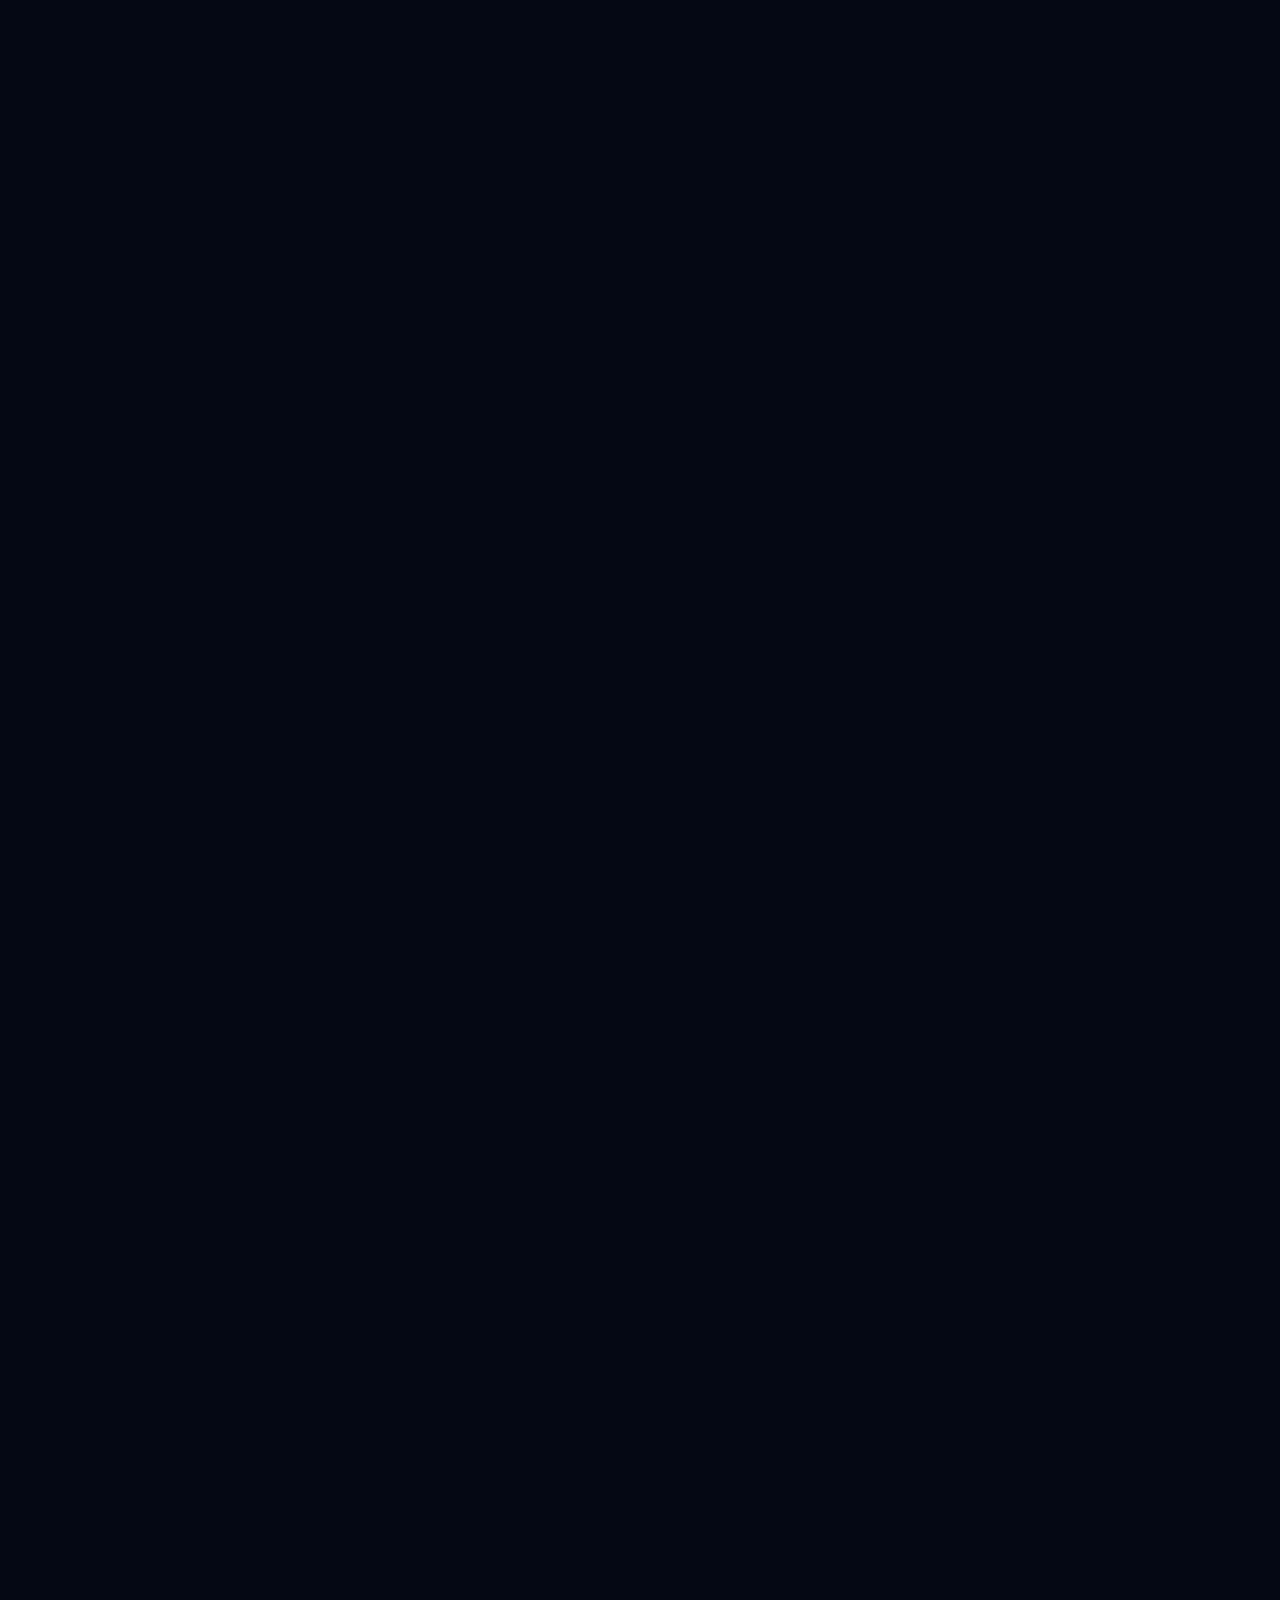
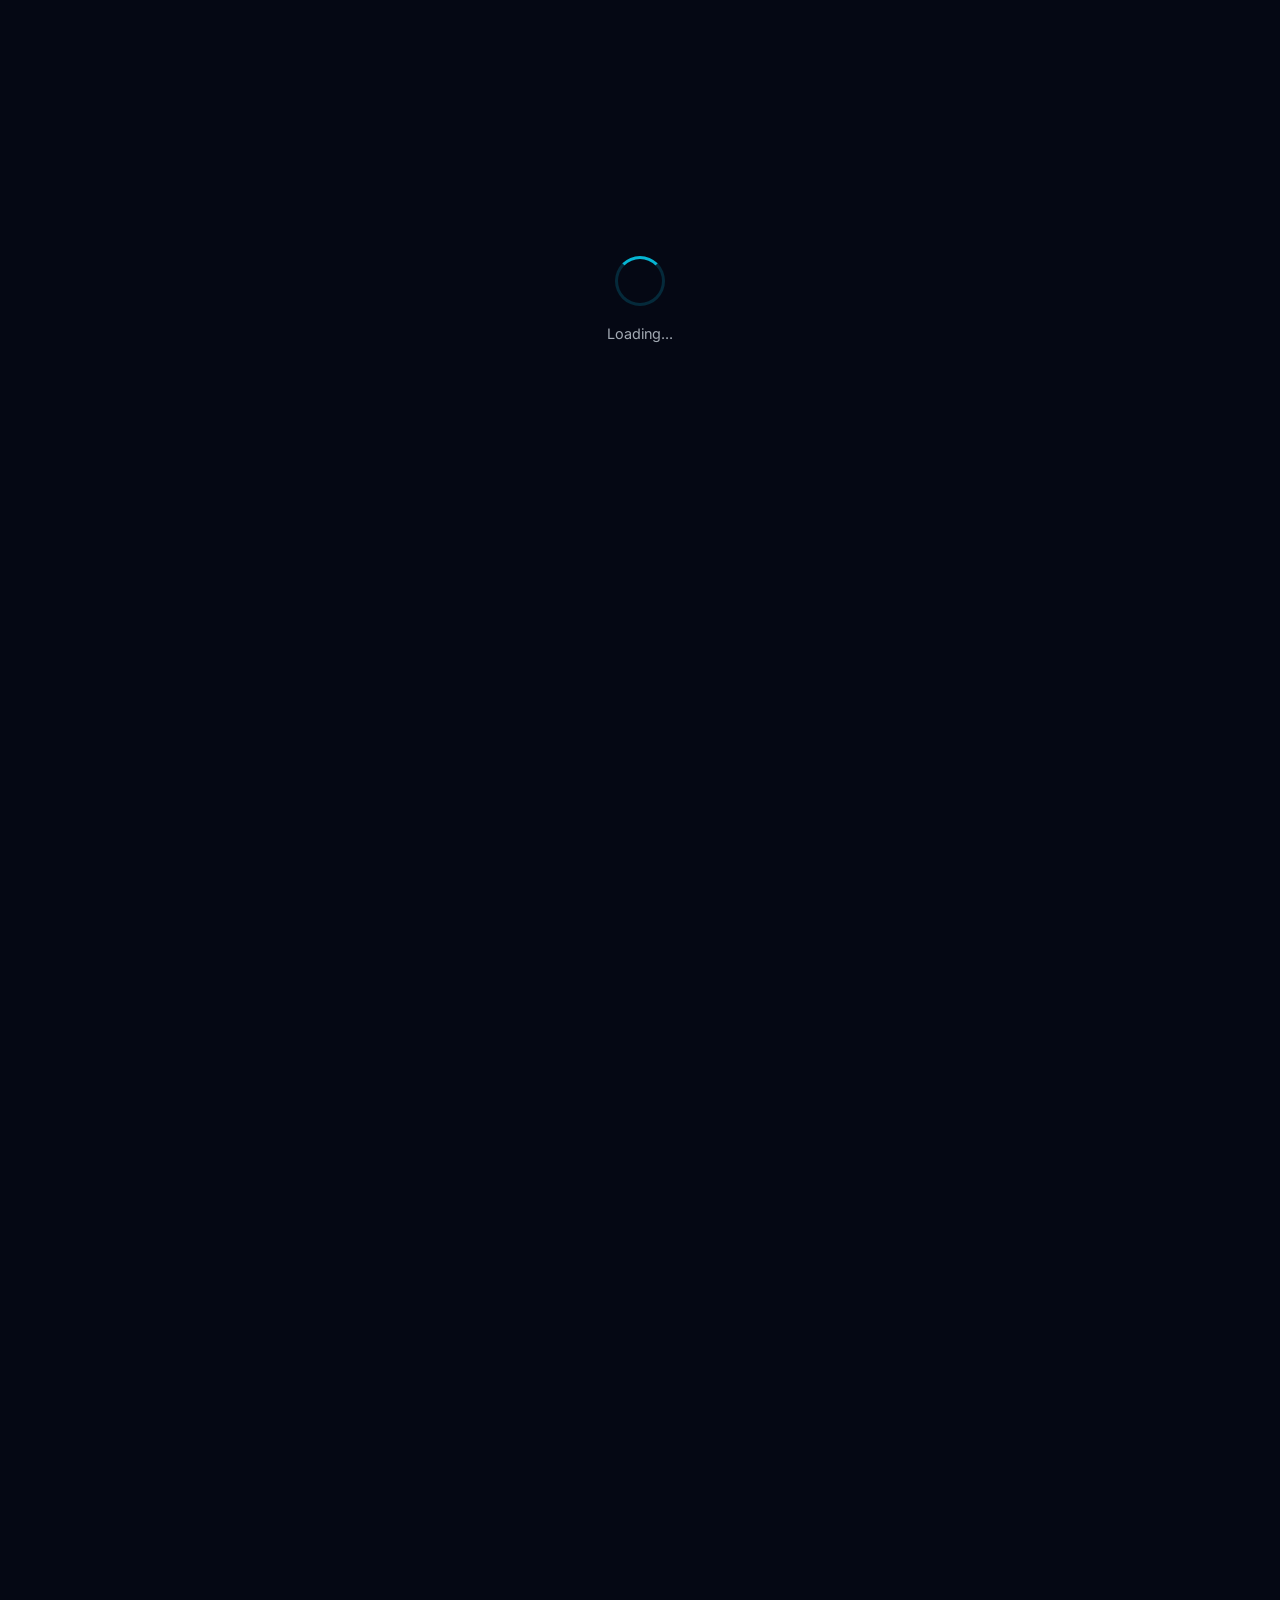
==== commit 4e7232ba: "fixing contact form issue" ====
--- a/index.html
+++ b/index.html
@@ -24,7 +24,7 @@
     <nav class="navbar navbar-expand-lg navbar-dark sticky-top border-bottom">
       <div class="container">
         <a class="navbar-brand d-flex align-items-center" href="index.html">
-          <img src="../src/assets/logo.png" alt="logo" height="48" class="me-2">
+          <img src="src/assets/logo.png" alt="logo" height="48" class="me-2">
           <div>
             <div class="fw-bold small">SQUARE MEDICAL BILLING</div>
             <div class="text-muted tiny">TRUST-GROW-SUCCESS</div>
@@ -226,7 +226,7 @@
         <div class="row g-4">
           <div class="col-md-4 text-center text-md-start">
             <div>
-              <img src="../src/assets/logo.png" height="40" alt="logo" class="me-2">
+              <img src="src/assets/logo.png" height="40" alt="logo" class="me-2">
               <small>© 2026 SQUARE MEDICAL BILLING. All rights reserved.</small>
             </div>
           </div>
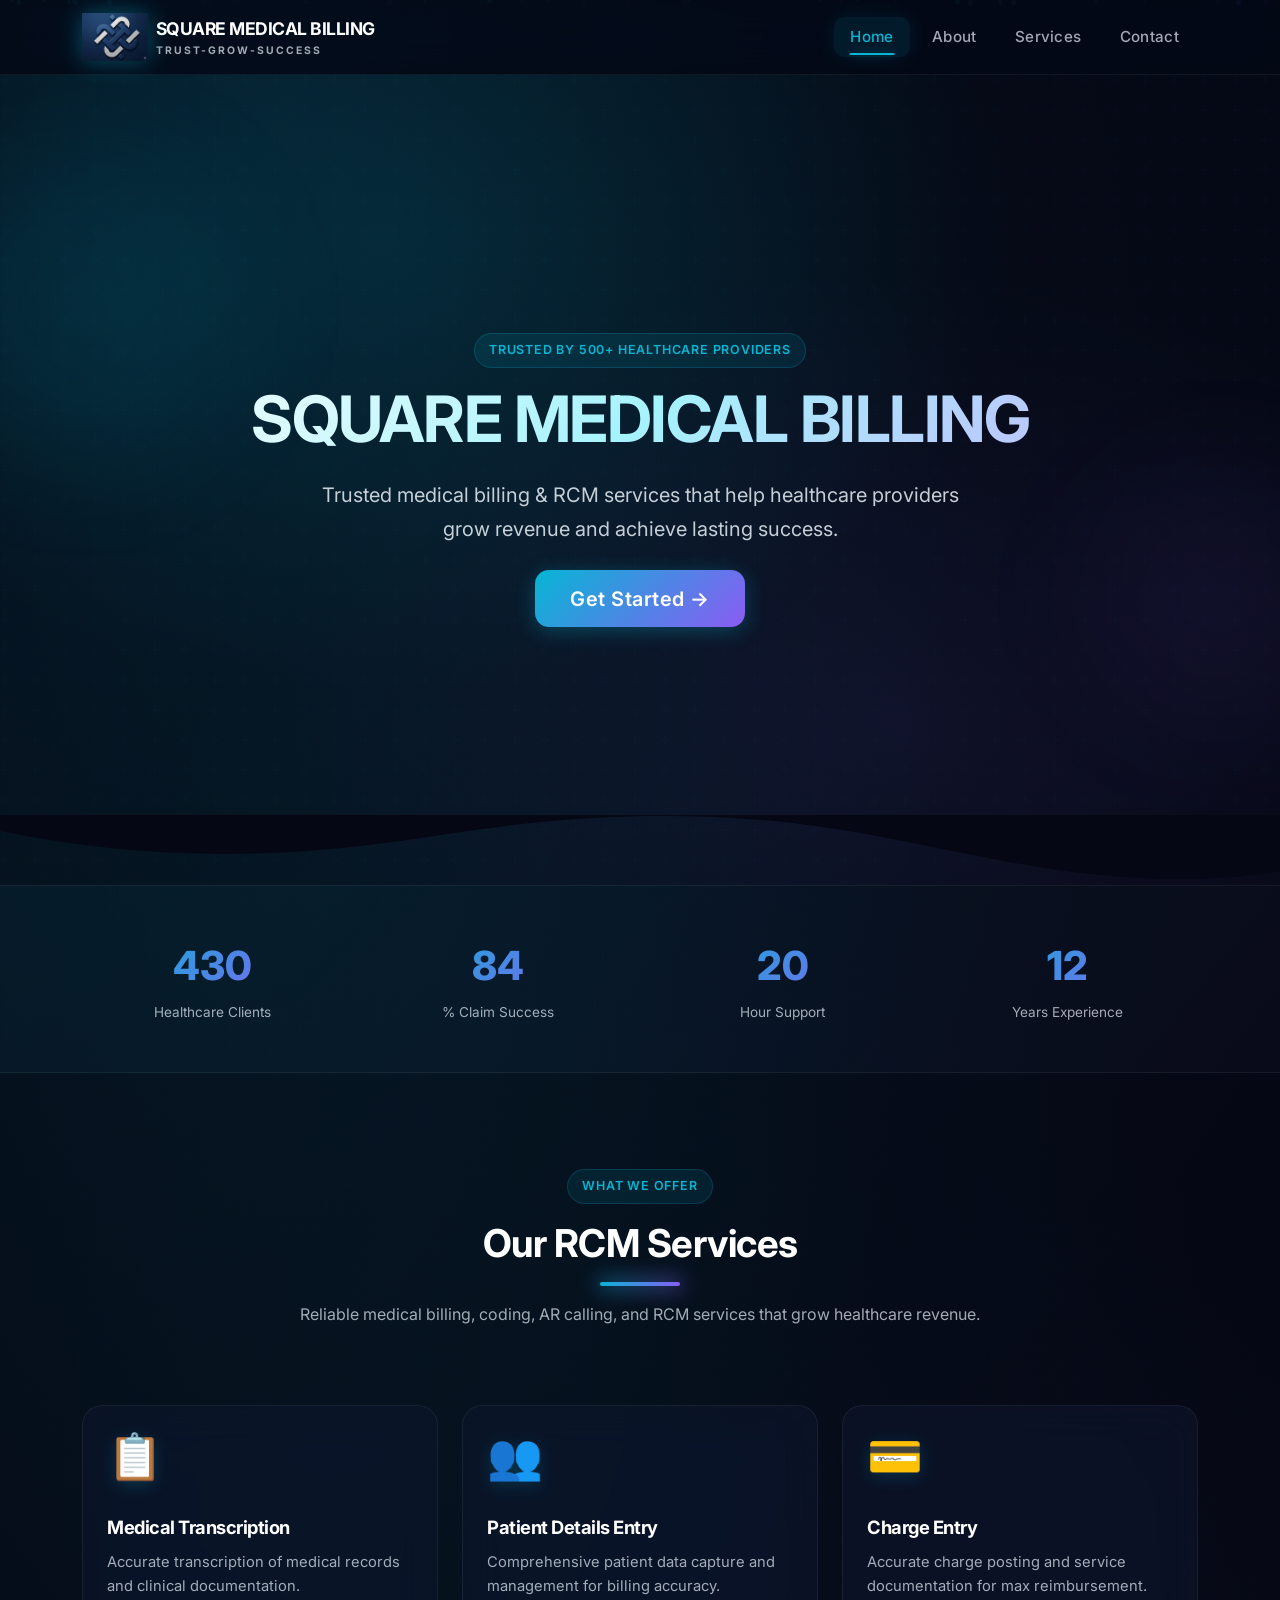
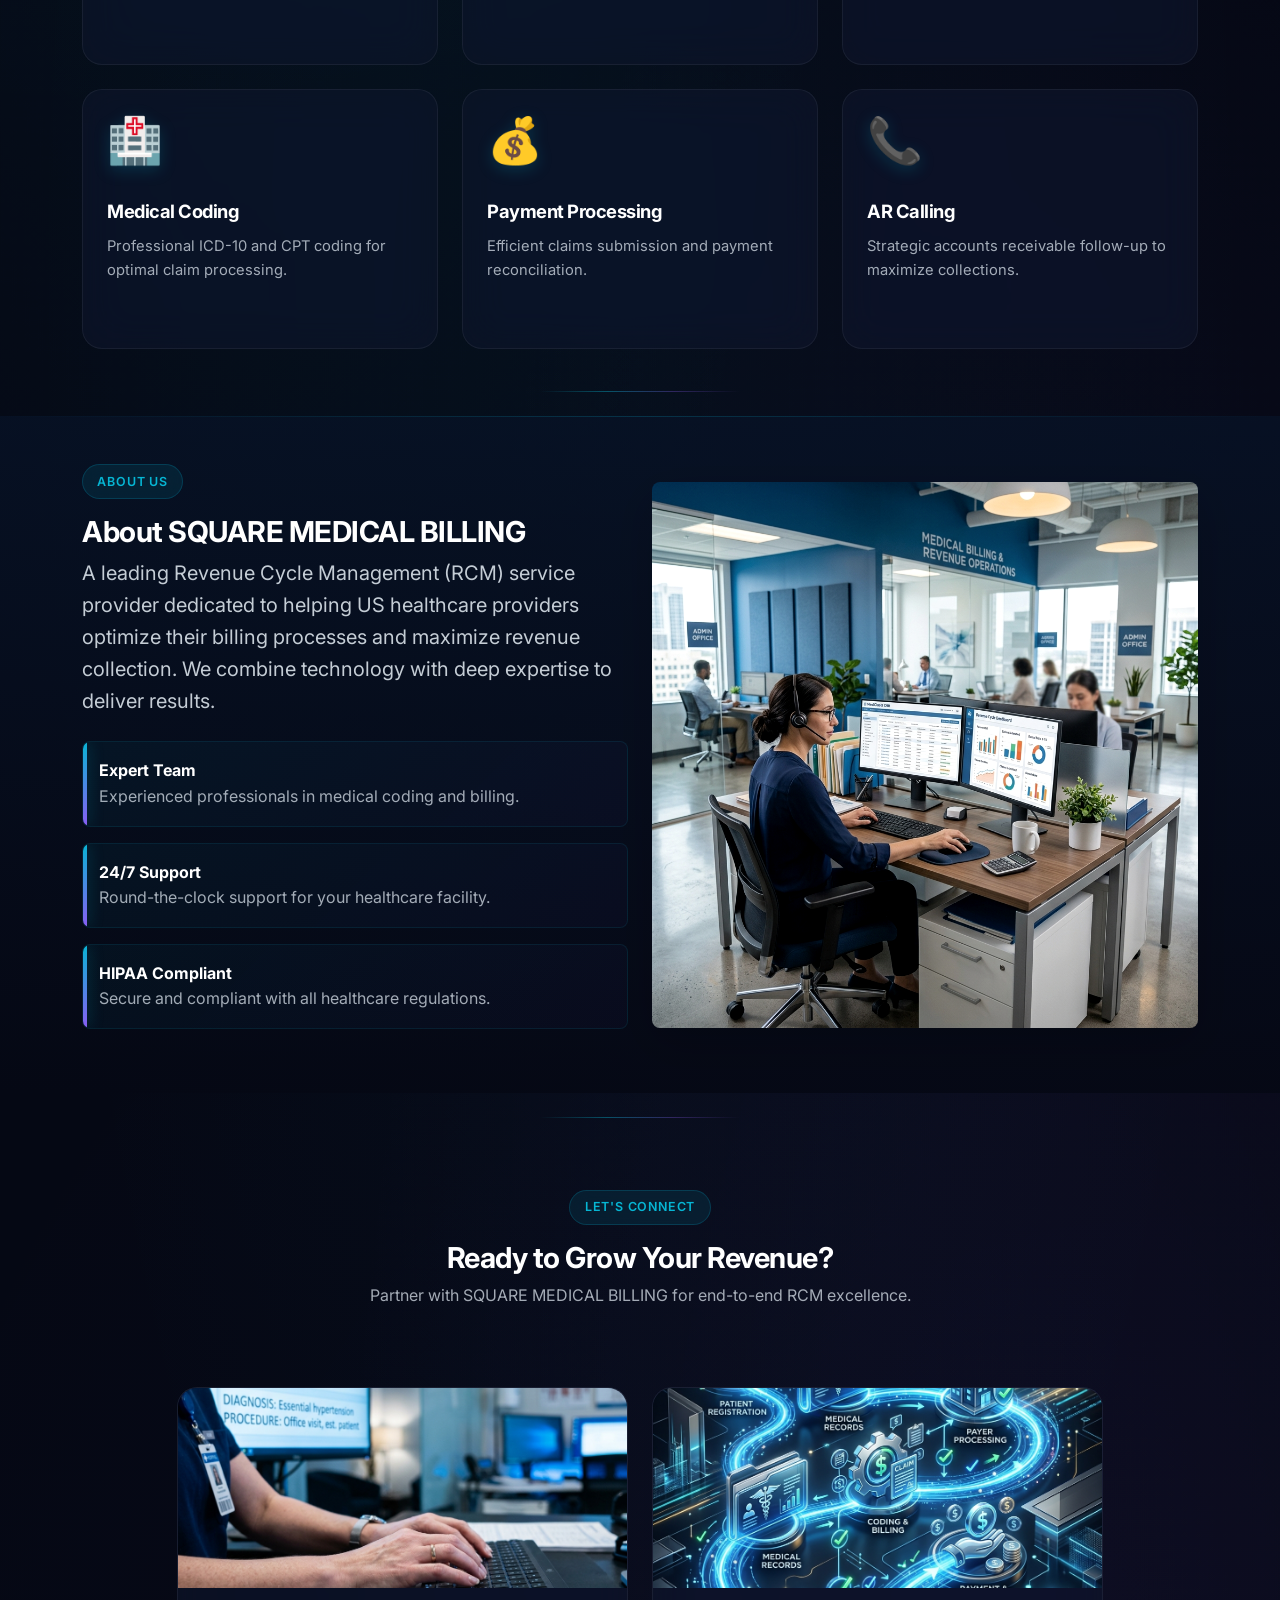
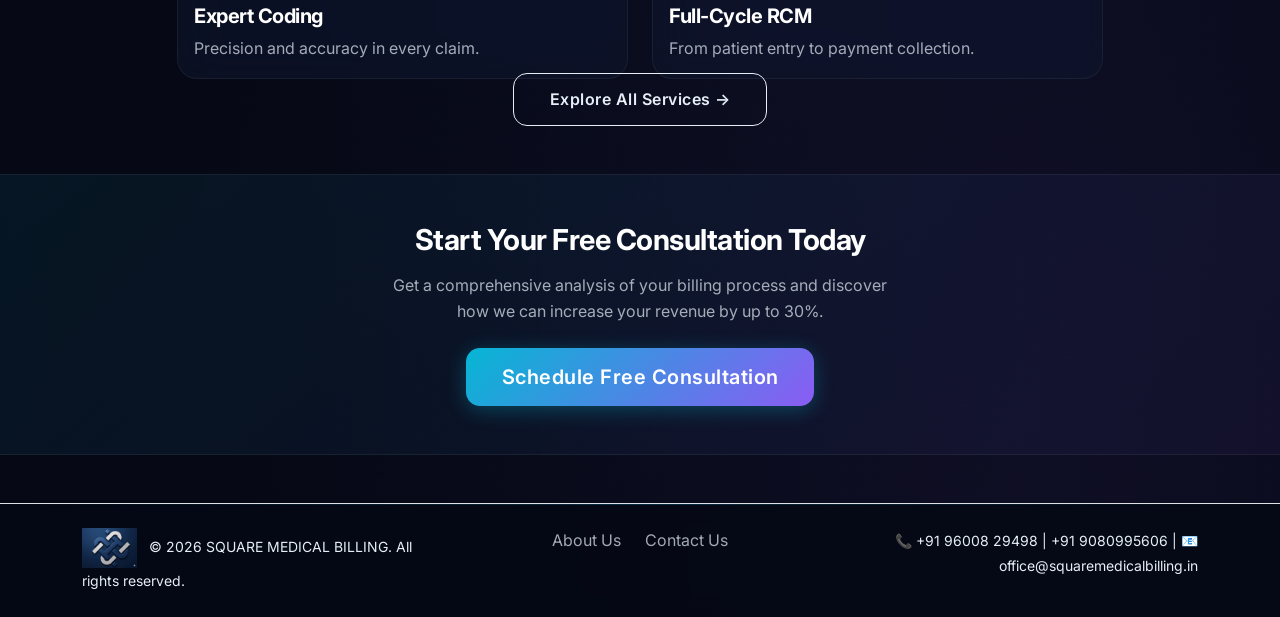
==== commit 469af076: "fixing open in the same tab." ====
--- a/index.html
+++ b/index.html
@@ -7,8 +7,6 @@
     <link href="https://cdn.jsdelivr.net/npm/bootstrap@5.3.2/dist/css/bootstrap.min.css" rel="stylesheet">
     <link href="https://fonts.googleapis.com/css2?family=Inter:wght@300;400;500;600;700;800&display=swap" rel="stylesheet">
     <link rel="stylesheet" href="styles.css">
-  <base target="_blank">
-<base target="_blank">
 </head>
   <body>
     <!-- Animated Background Mesh -->
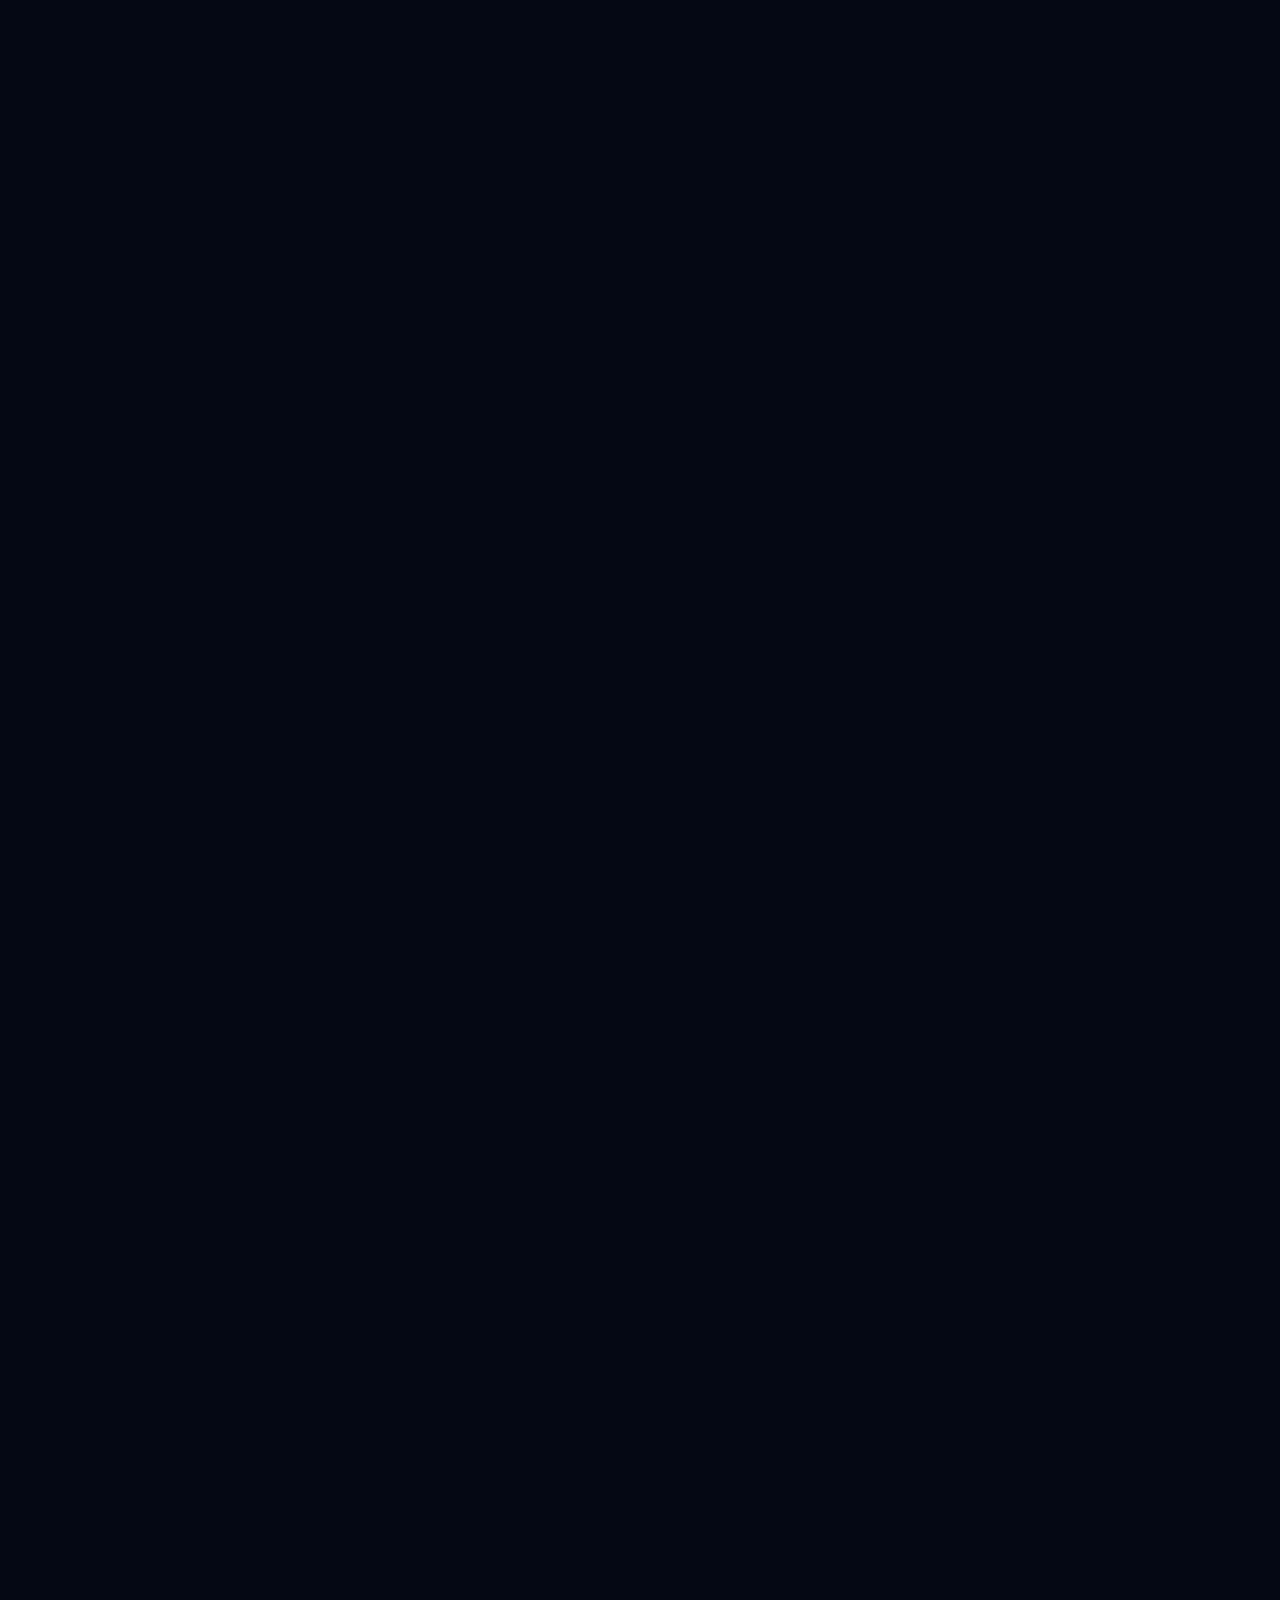
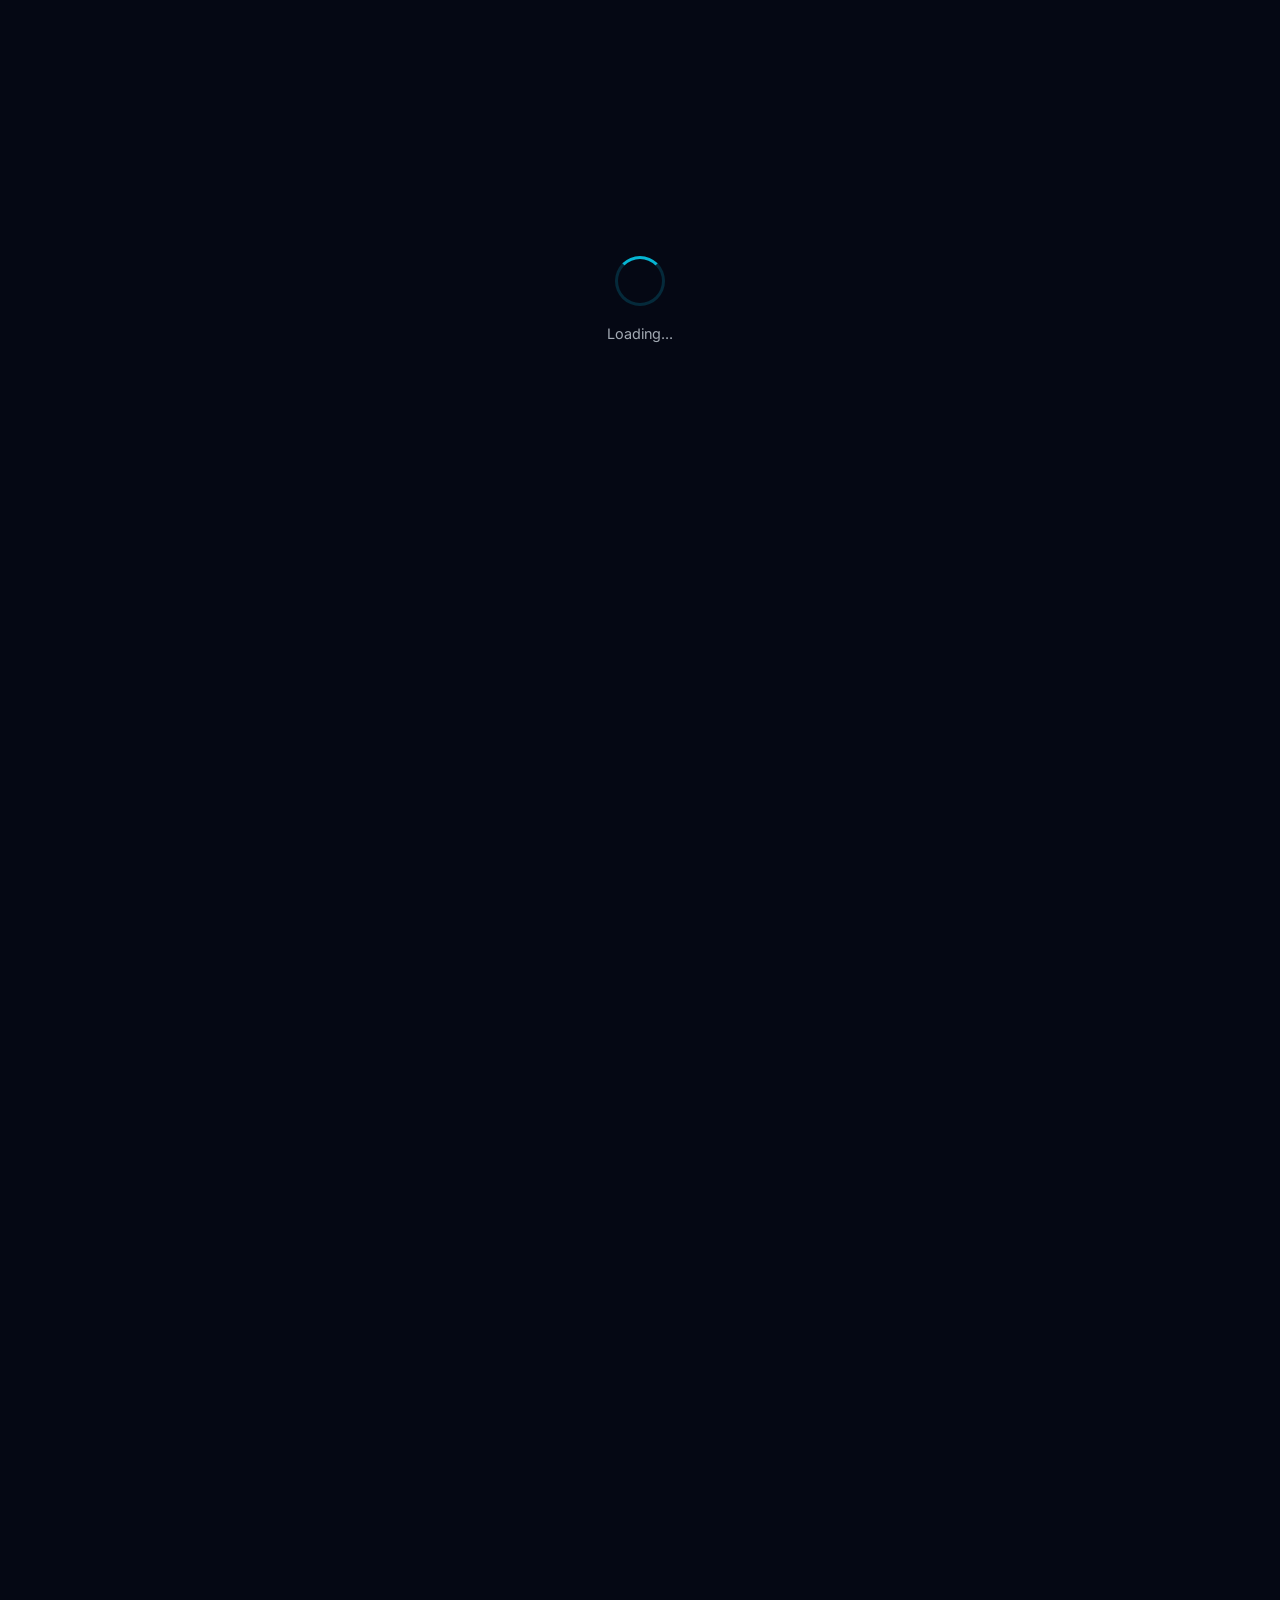
==== commit 1a159526: "fix: prevent blank home screen on back navigation and unify tagline display" ====
--- a/index.html
+++ b/index.html
@@ -48,7 +48,7 @@
         <div class="reveal-scale">
           <span class="badge-glow mb-3 d-inline-block">Trusted by 500+ Healthcare Providers</span>
           <h1 class="display-5 fw-bold mb-4">SQUARE MEDICAL BILLING</h1>
-          <p class="lead mb-4 mx-auto" style="max-width: 650px;">Trusted medical billing &amp; RCM services that help healthcare providers grow revenue and achieve lasting success.</p>
+          <p class="lead page-tagline mb-4 mx-auto" style="max-width: 650px;">Trusted medical billing &amp; RCM services that help healthcare providers grow revenue and achieve lasting success.</p>
           <a href="contact.html" class="btn btn-cyan btn-lg">Get Started →</a>
         </div>
       </div>
--- a/styles.css
+++ b/styles.css
@@ -1163,9 +1163,14 @@
    UTILITIES
    ============================================ */
 .tiny {
-  font-size: 0.65rem;
-  letter-spacing: 2px;
+  font-size: 0.55rem;
+  letter-spacing: 1.6px;
   text-transform: uppercase;
+}
+
+.page-tagline {
+  font-size: 0.95rem !important;
+  line-height: 1.55;
 }
 
 .display-4 { font-size: 2.5rem; }
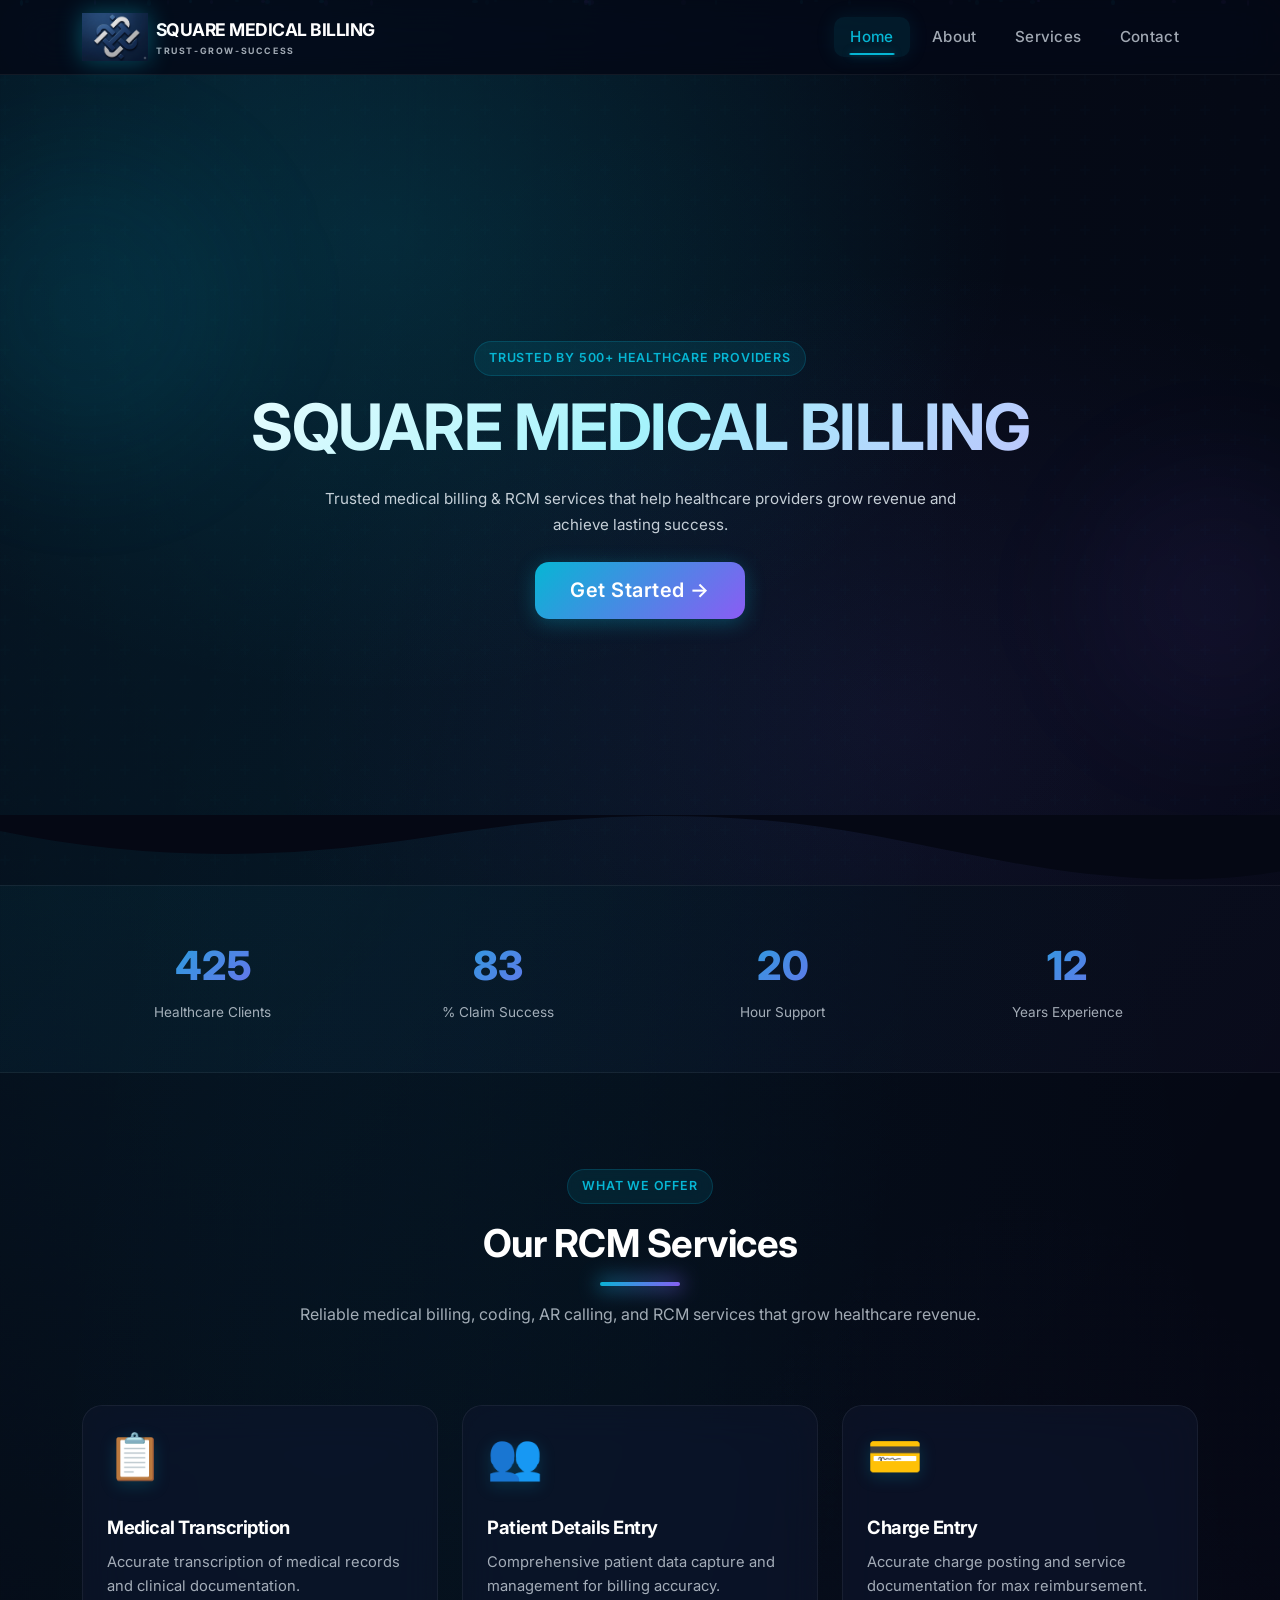
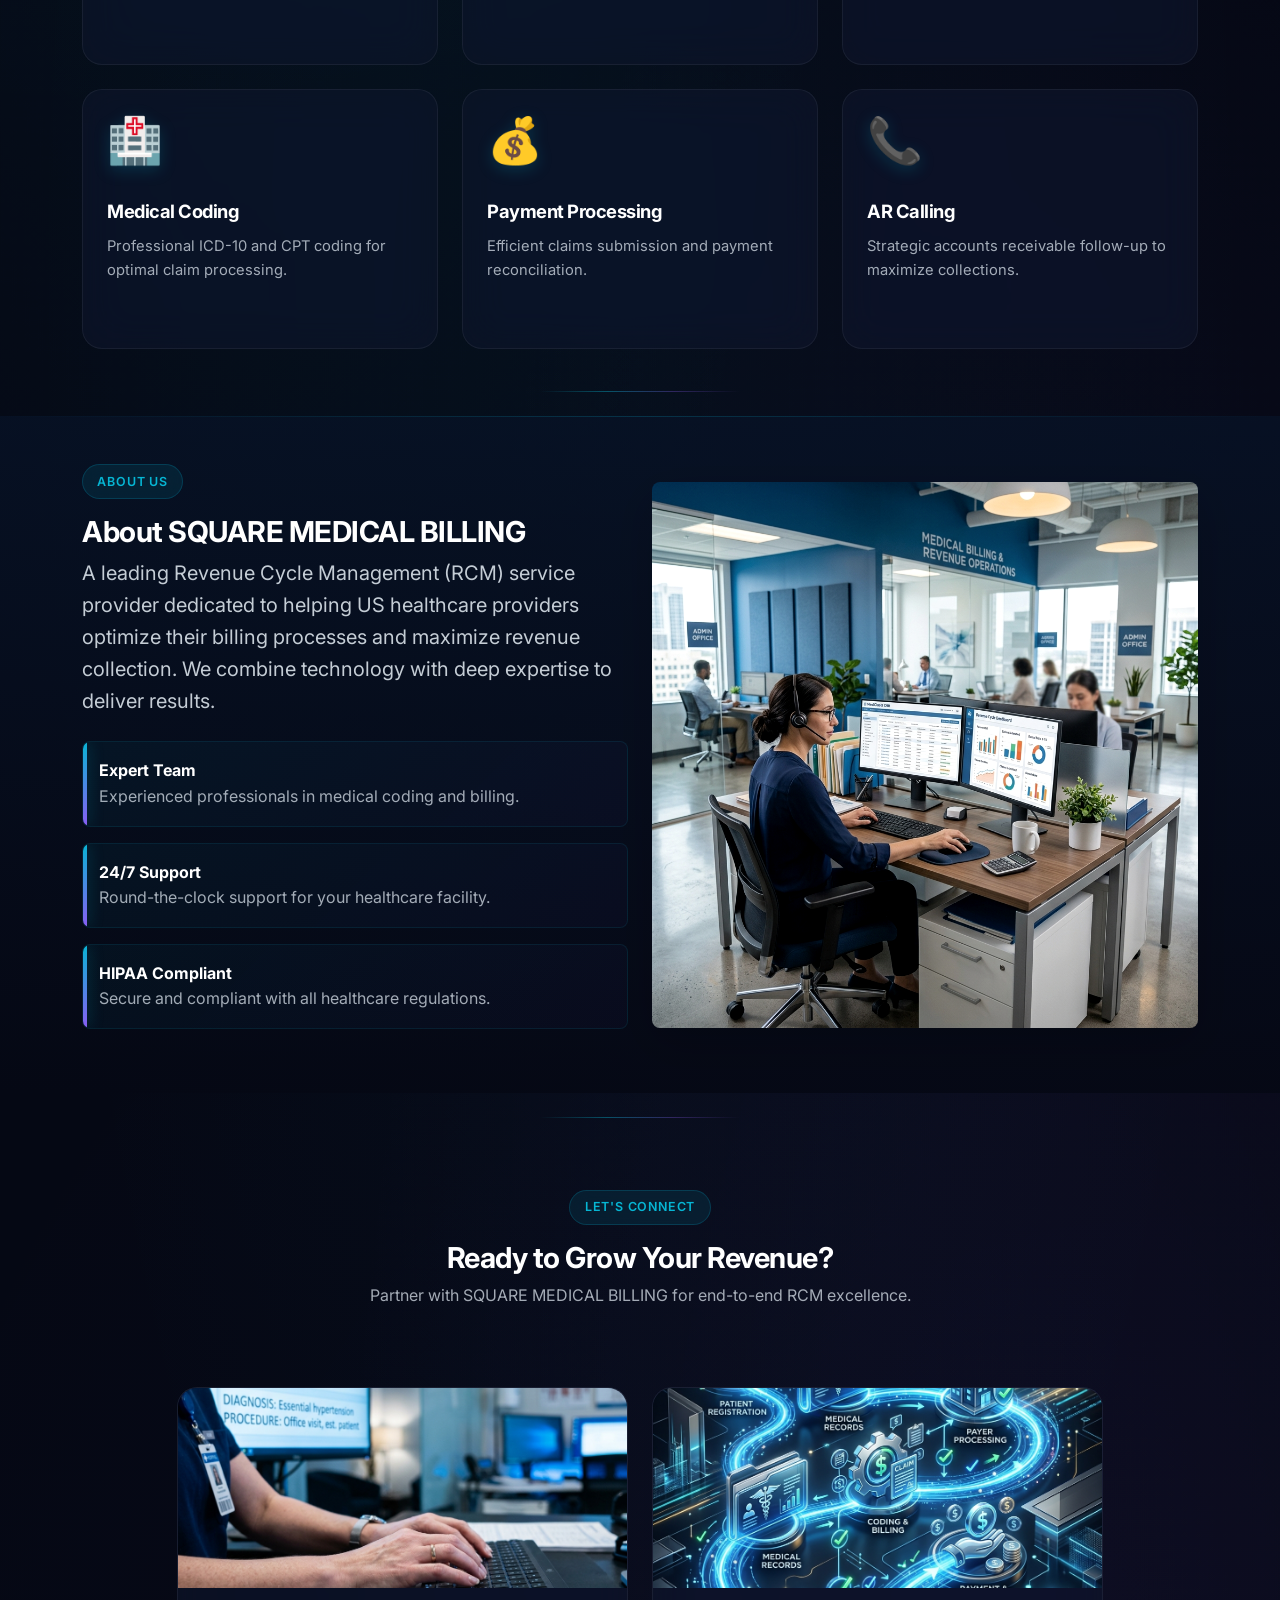
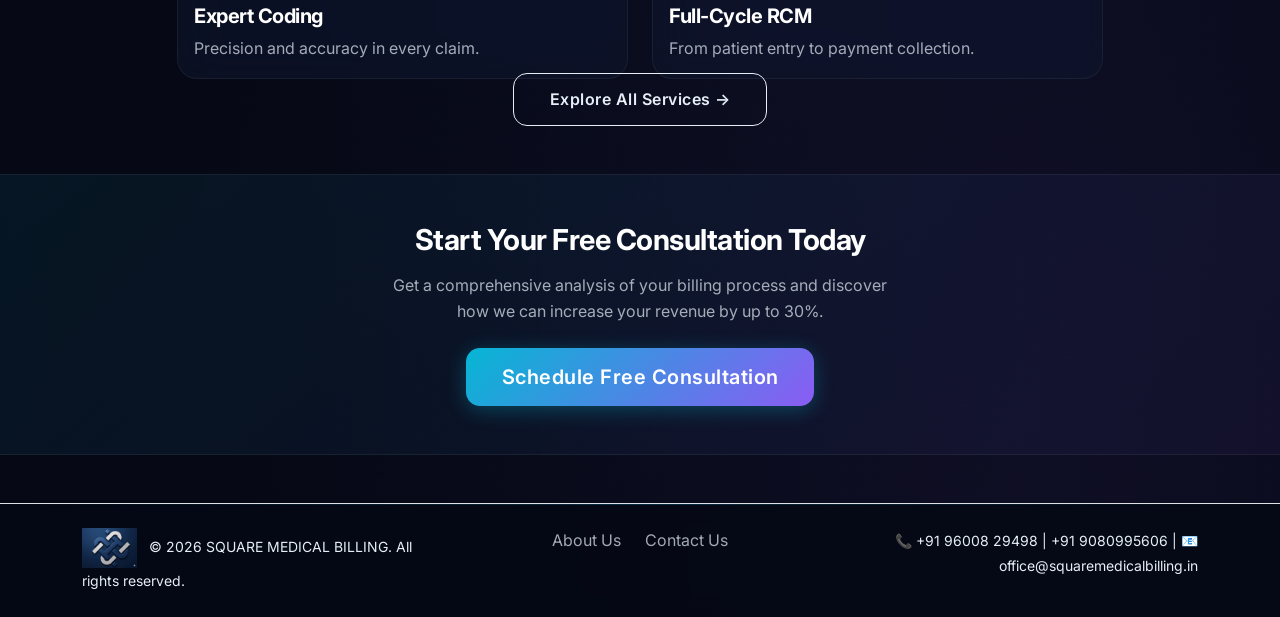
==== commit b0d050bf: "production ready code" ====
--- a/index.html
+++ b/index.html
@@ -4,6 +4,7 @@
     <meta charset="utf-8" />
     <meta name="viewport" content="width=device-width, initial-scale=1" />
     <title>SQUARE MEDICAL BILLING</title>
+    <meta name="description" content="Square Medical Billing provides trusted medical billing, coding, AR calling, and Revenue Cycle Management (RCM) services to help US healthcare providers optimize revenue and grow their practice.">
     <link href="https://cdn.jsdelivr.net/npm/bootstrap@5.3.2/dist/css/bootstrap.min.css" rel="stylesheet">
     <link href="https://fonts.googleapis.com/css2?family=Inter:wght@300;400;500;600;700;800&display=swap" rel="stylesheet">
     <link rel="stylesheet" href="styles.css">
@@ -172,7 +173,7 @@
               </div>
             </div>
             <div class="col-md-6 text-center reveal-right">
-              <img src="../src/assets/hero.png" alt="Medical Billing Professional" class="img-fluid rounded-3 shadow-lg hero-img">
+              <img src="src/assets/hero.png" alt="Medical Billing Professional" class="img-fluid rounded-3 shadow-lg hero-img">
             </div>
           </div>
         </div>
@@ -187,7 +188,7 @@
         <div class="row g-4 justify-content-center mt-4">
           <div class="col-md-5">
             <div class="card card-dark overflow-hidden reveal-left stagger-1">
-              <img src="../src/assets/coding.png" class="card-img-top" alt="coding" style="height:200px;object-fit:cover;">
+              <img src="src/assets/coding.png" class="card-img-top" alt="coding" style="height:200px;object-fit:cover;">
               <div class="card-body text-start">
                 <h5 class="card-title text-white">Expert Coding</h5>
                 <p class="card-text text-muted">Precision and accuracy in every claim.</p>
@@ -196,7 +197,7 @@
           </div>
           <div class="col-md-5">
             <div class="card card-dark overflow-hidden reveal-right stagger-2">
-              <img src="../src/assets/rcm.png" class="card-img-top" alt="rcm" style="height:200px;object-fit:cover;">
+              <img src="src/assets/rcm.png" class="card-img-top" alt="rcm" style="height:200px;object-fit:cover;">
               <div class="card-body text-start">
                 <h5 class="card-title text-white">Full-Cycle RCM</h5>
                 <p class="card-text text-muted">From patient entry to payment collection.</p>
--- a/styles.css
+++ b/styles.css
@@ -1145,15 +1145,358 @@
 }
 
 /* ============================================
-   RESPONSIVE
-   ============================================ */
+   RESPONSIVE - COMPREHENSIVE MOBILE SUPPORT
+   ============================================ */
+
+/* Touch-friendly defaults for mobile */
+@media (hover: none) and (pointer: coarse) {
+  /* Disable 3D tilt/magnetic effects on touch devices — they cause jank */
+  .service-card,
+  .digital-card,
+  .btn-cyan,
+  .btn-outline-cyan {
+    transform: none !important;
+  }
+
+  .service-card:hover .display-4 {
+    transform: none;
+  }
+
+  .card-dark:hover {
+    transform: translateY(-4px);
+  }
+
+  .hero-img:hover {
+    transform: none;
+  }
+
+  .highlight:hover {
+    transform: translateX(3px);
+  }
+
+  /* Larger tap targets */
+  .nav-link {
+    padding: 0.75rem 1rem !important;
+    min-height: 44px;
+    display: flex;
+    align-items: center;
+  }
+
+  .btn-cyan,
+  .btn-outline-cyan {
+    min-height: 48px;
+    display: inline-flex;
+    align-items: center;
+    justify-content: center;
+  }
+
+  /* Remove hover-only effects */
+  .card-dark::after {
+    display: none;
+  }
+}
+
+/* Tablet */
+@media (max-width: 1024px) {
+  .hero { min-height: 80vh; }
+
+  .hero h1 {
+    font-size: clamp(2rem, 4vw, 3rem);
+  }
+
+  .service-card {
+    min-height: 220px;
+  }
+}
+
+/* Mobile */
 @media (max-width: 768px) {
-  .hero { min-height: 75vh; }
+  body {
+    -webkit-tap-highlight-color: transparent;
+    perspective: none;
+  }
+
+  .hero {
+    min-height: 70vh;
+    padding-top: 2rem;
+    padding-bottom: 3rem;
+  }
+
+  .hero h1 {
+    font-size: clamp(1.8rem, 6vw, 2.5rem);
+    letter-spacing: -0.5px;
+  }
+
+  .hero .lead {
+    font-size: 0.95rem;
+    padding: 0 0.5rem;
+  }
+
+  .about-hero {
+    min-height: 40vh;
+  }
+
+  /* Navbar */
+  .navbar {
+    padding: 0.5rem 0;
+  }
+
+  .navbar-brand {
+    font-size: 0.85rem;
+  }
+
+  .navbar-brand img {
+    height: 36px !important;
+  }
+
+  .navbar-collapse {
+    background: rgba(5, 8, 20, 0.98);
+    backdrop-filter: blur(20px);
+    -webkit-backdrop-filter: blur(20px);
+    border-radius: 0 0 16px 16px;
+    padding: 0.5rem 1rem 1rem;
+    margin-top: 0.5rem;
+    border: 1px solid var(--border);
+    border-top: none;
+  }
+
+  .navbar-nav .nav-link {
+    padding: 0.8rem 1rem !important;
+    border-radius: 8px;
+    margin: 0.15rem 0;
+  }
+
+  .navbar-nav .nav-link:hover,
+  .navbar-nav .nav-link.active {
+    background: rgba(6, 182, 212, 0.1);
+  }
+
+  /* Stats */
+  .stat-number {
+    font-size: 1.8rem;
+  }
+
+  .stat-label {
+    font-size: 0.75rem;
+  }
+
+  .stat-item {
+    padding: 1rem 0.5rem;
+  }
+
+  /* Cards */
+  .card-dark {
+    margin-bottom: 0.75rem;
+    border-radius: 16px;
+  }
+
+  .service-card {
+    min-height: auto;
+    padding: 1.25rem !important;
+  }
+
+  .service-card .display-4 {
+    font-size: 2.2rem;
+    margin-bottom: 0.5rem;
+  }
+
+  .service-card h5 {
+    font-size: 1.05rem;
+  }
+
+  .service-card p {
+    font-size: 0.85rem;
+  }
+
+  /* Process steps */
   .process-step::after { display: none; }
-  .card-dark { margin-bottom: 1rem; }
-  .navbar-brand { font-size: 0.9rem; }
+
+  .process-number {
+    width: 42px;
+    height: 42px;
+    font-size: 0.9rem;
+  }
+
+  /* Hero image */
+  .hero-img {
+    border-radius: 14px;
+    margin-top: 1.5rem;
+  }
+
+  /* Highlight boxes */
+  .highlight {
+    padding: 1rem;
+    margin-bottom: 0.5rem;
+  }
+
+  /* Buttons */
+  .btn-cyan,
+  .btn-outline-cyan {
+    padding: 0.75rem 1.8rem;
+    font-size: 0.9rem;
+    border-radius: 12px;
+  }
+
+  /* Footer */
+  footer {
+    padding: 1.5rem 0 !important;
+  }
+
+  footer .container {
+    padding: 0 1rem;
+  }
+
+  footer .row > div {
+    padding: 0.25rem 0;
+  }
+
+  footer small {
+    font-size: 0.72rem;
+    line-height: 1.5;
+    display: block;
+  }
+
+  footer .d-flex.gap-4 {
+    gap: 1.5rem !important;
+  }
+
+  footer .hover-link {
+    font-size: 0.8rem;
+  }
+
+  /* Contact info */
+  .contact-info-icon {
+    width: 40px;
+    height: 40px;
+    font-size: 1.1rem;
+  }
+
+  .contact-info-item {
+    padding: 0.75rem;
+  }
+
+  /* FAQ */
+  summary {
+    padding: 0.9rem 1rem;
+    font-size: 0.9rem;
+  }
+
+  details p {
+    padding: 0 1rem 1rem;
+    font-size: 0.85rem;
+  }
+
+  /* Wave */
+  .wave-bottom svg {
+    height: 40px;
+  }
+
+  /* Floating orbs - hide on mobile for performance */
   .floating-orb { display: none; }
-}
+
+  /* Badge */
+  .badge-glow {
+    font-size: 0.7rem;
+    padding: 0.35rem 0.75rem;
+  }
+
+  /* Section spacing */
+  .py-5 {
+    padding-top: 2rem !important;
+    padding-bottom: 2rem !important;
+  }
+
+  /* Counter numbers on about page */
+  .counter-number {
+    font-size: 2rem;
+  }
+
+  /* Digital cards */
+  .digital-card {
+    padding: 0.75rem !important;
+  }
+
+  .digital-card h6 {
+    font-size: 0.8rem;
+  }
+
+  /* Reduce particle count visually */
+  .particles {
+    opacity: 0.5;
+  }
+}
+
+/* Small phones */
+@media (max-width: 480px) {
+  .hero {
+    min-height: 65vh;
+    padding-top: 1.5rem;
+  }
+
+  .hero h1 {
+    font-size: 1.6rem;
+    line-height: 1.2;
+  }
+
+  .hero .lead {
+    font-size: 0.85rem;
+    line-height: 1.5;
+  }
+
+  .stat-number {
+    font-size: 1.5rem;
+  }
+
+  .stat-label {
+    font-size: 0.7rem;
+  }
+
+  h2 { font-size: 1.5rem; }
+  h3 { font-size: 1.25rem; }
+
+  .btn-cyan,
+  .btn-outline-cyan {
+    padding: 0.7rem 1.5rem;
+    font-size: 0.85rem;
+    width: 100%;
+    text-align: center;
+  }
+
+  footer small {
+    font-size: 0.65rem;
+  }
+
+  .card-dark {
+    border-radius: 12px;
+  }
+
+  .service-card .display-4 {
+    font-size: 1.8rem;
+  }
+
+  /* Safe area for notched phones */
+  .navbar {
+    padding-top: env(safe-area-inset-top, 0);
+  }
+
+  footer {
+    padding-bottom: calc(1rem + env(safe-area-inset-bottom, 0)) !important;
+  }
+
+  /* Toast position for small screens */
+  .toast-container {
+    top: auto;
+    bottom: 20px;
+    right: 10px;
+    left: 10px;
+  }
+
+  .toast-msg {
+    max-width: 100%;
+  }
+}
+
+/* Desktop min-height restore */
 
 @media (min-width: 768px) {
   .hero { min-height: 90vh; }
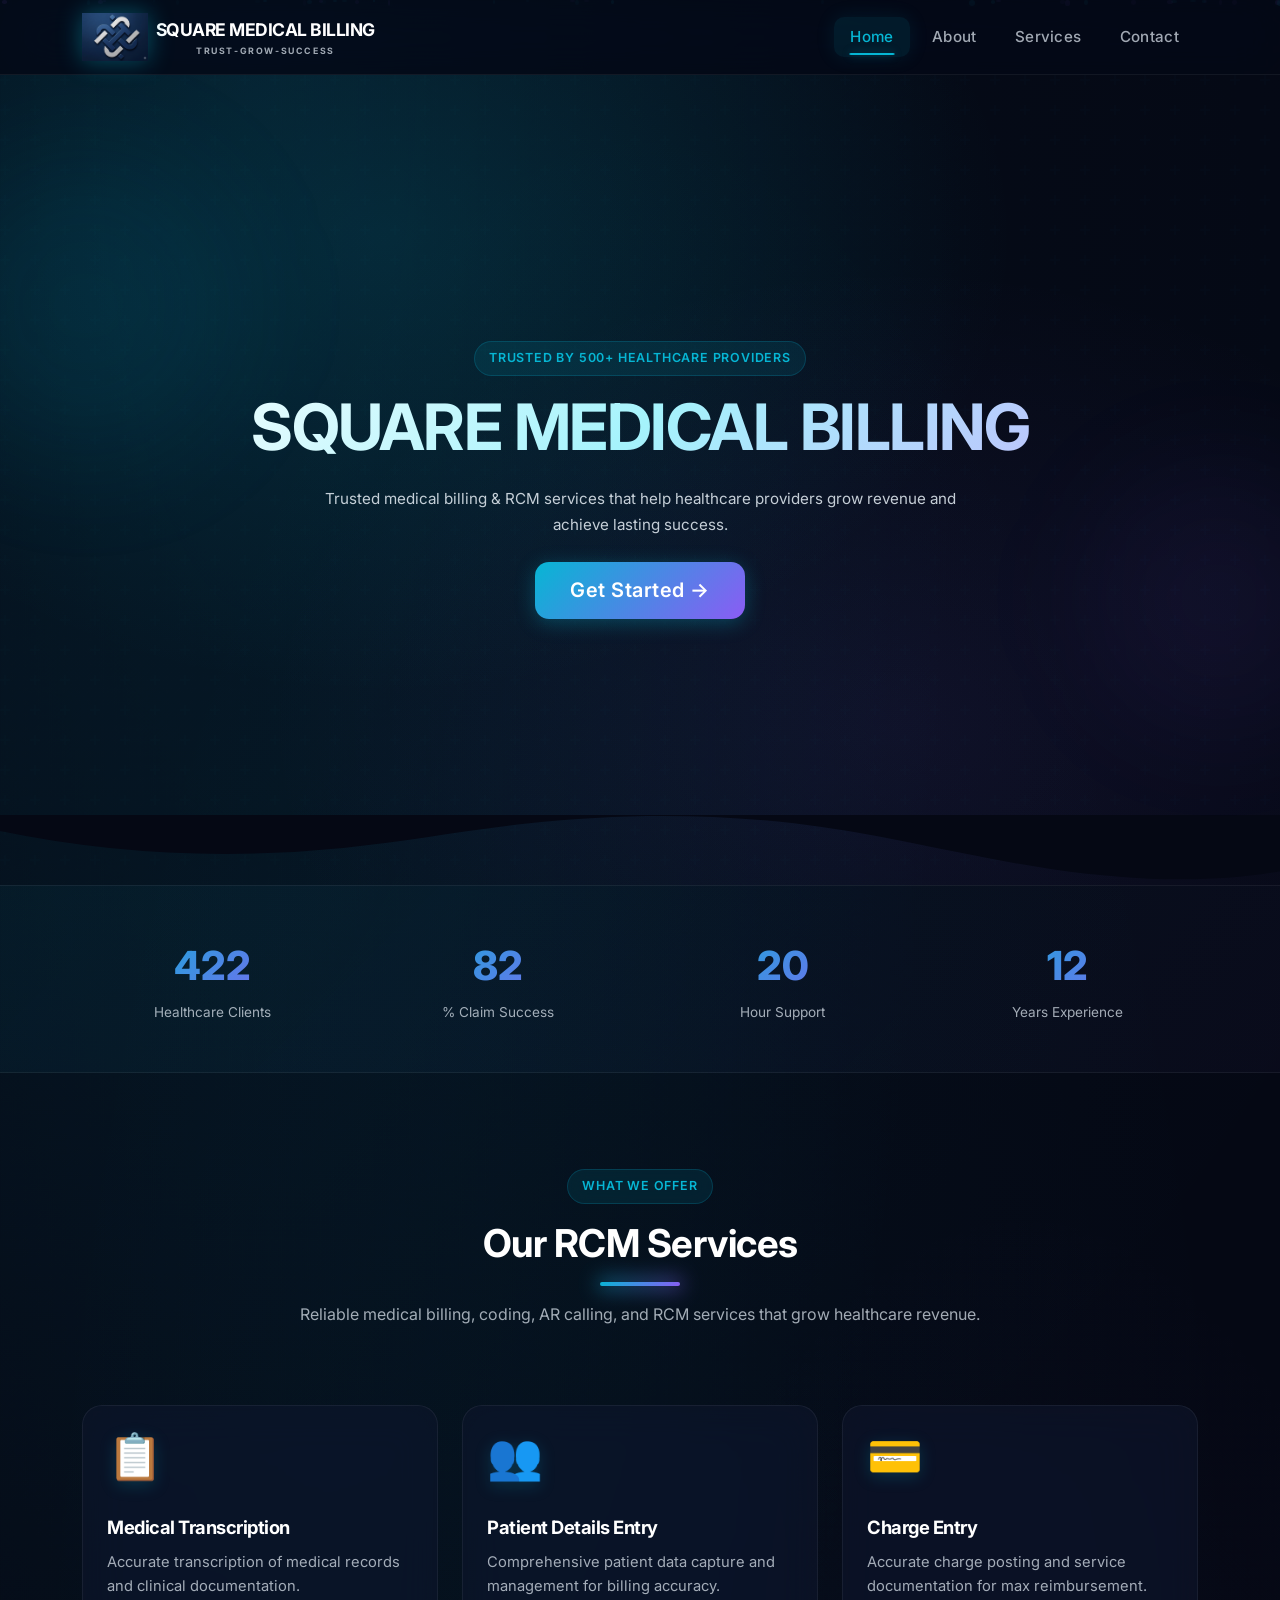
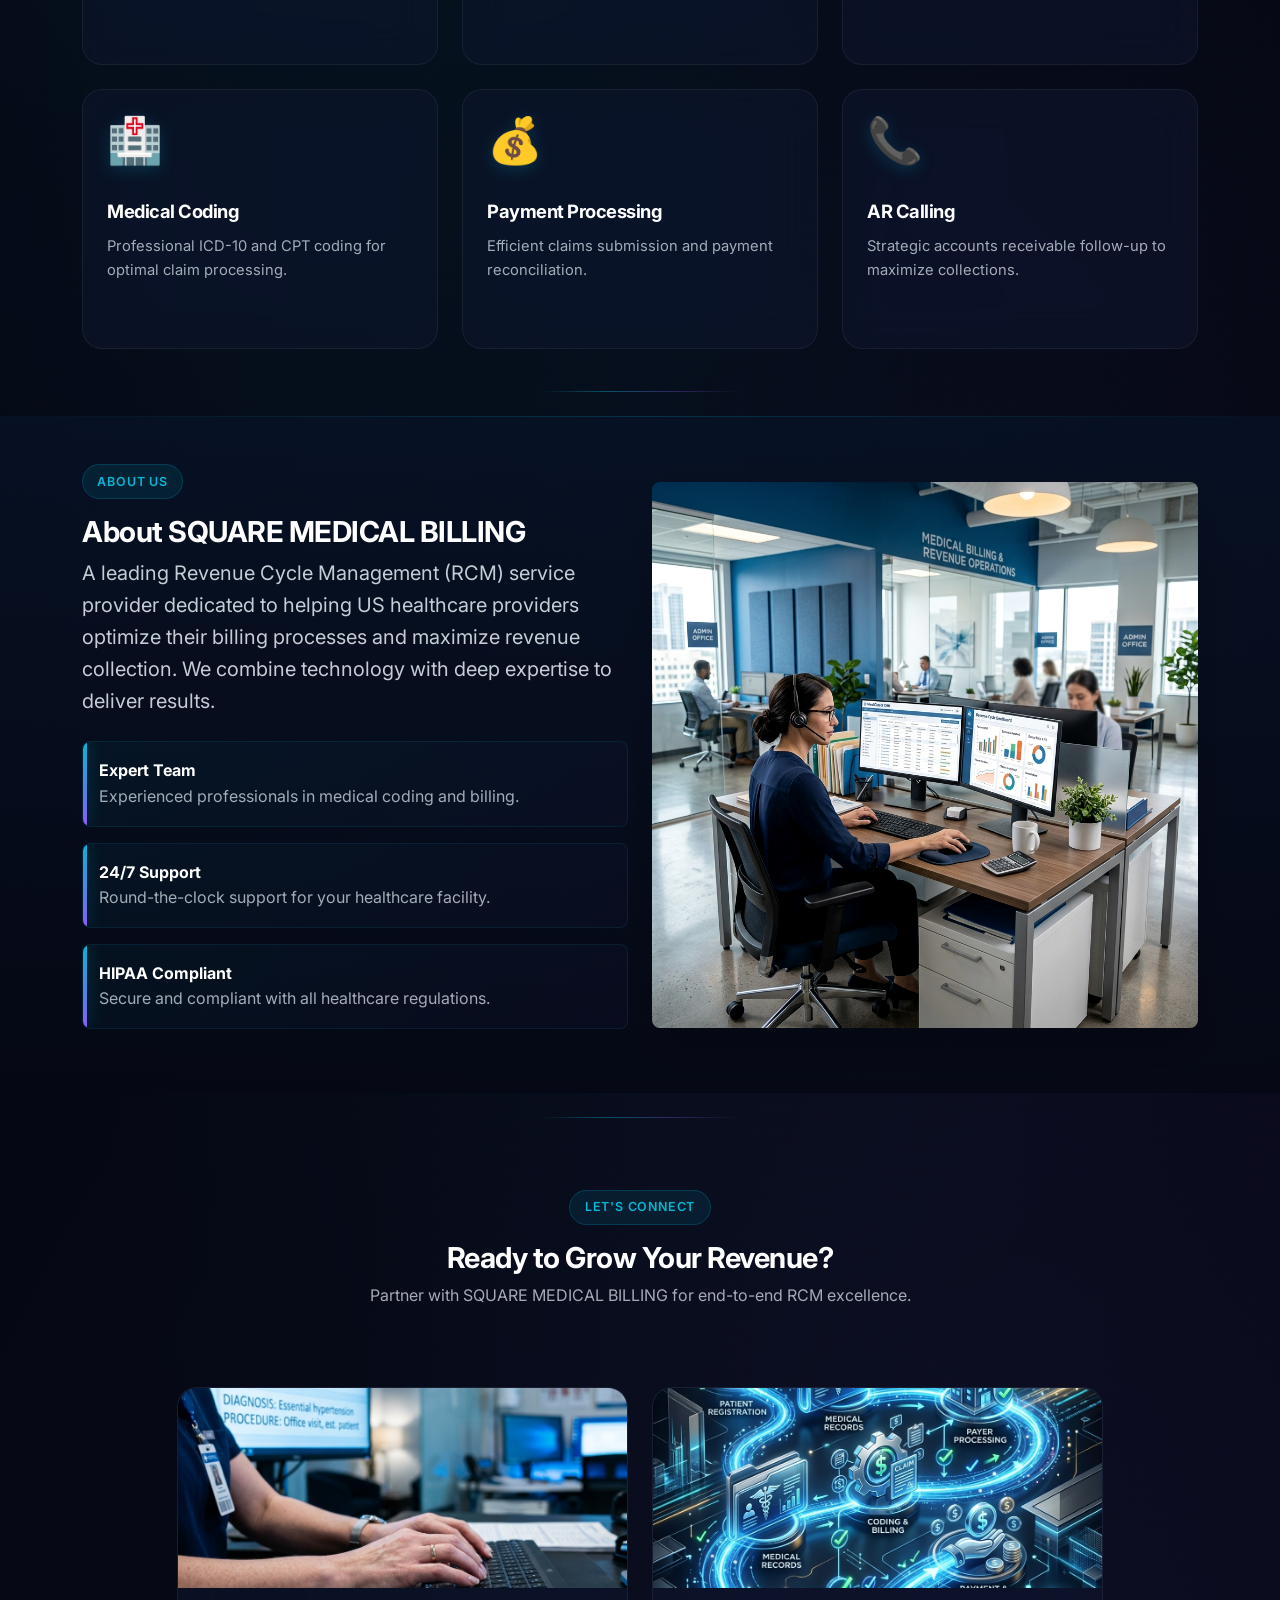
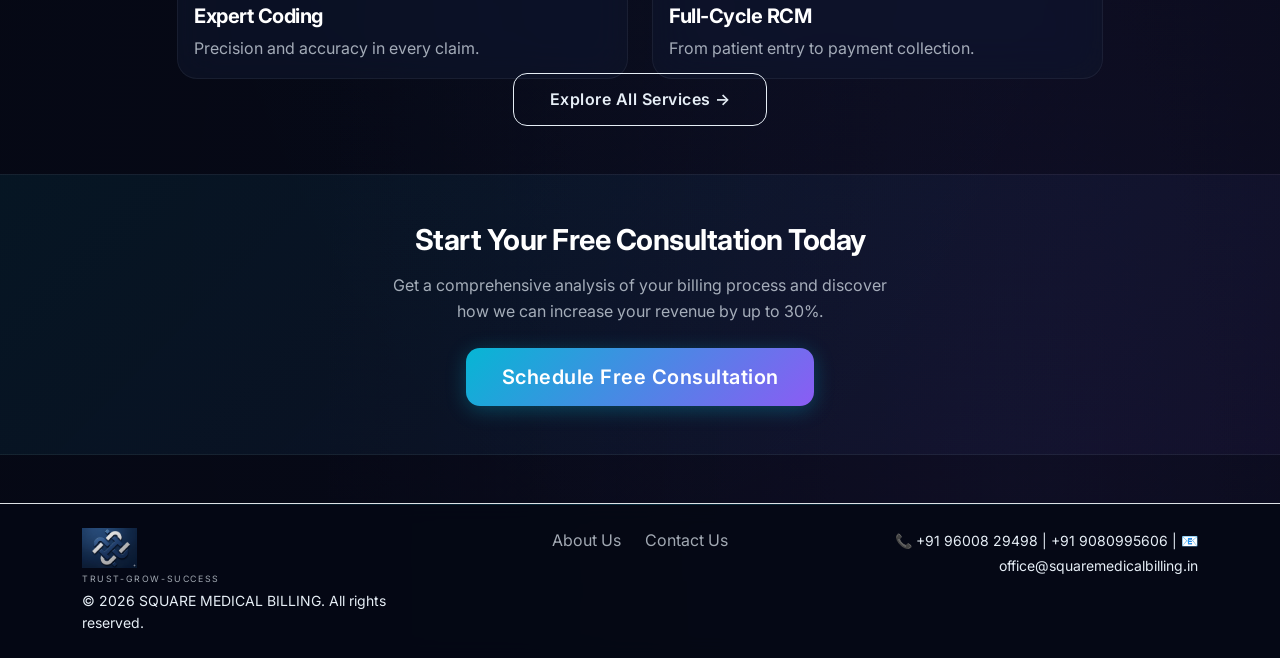
==== commit 43b3fd48: "fix(all pages): center brand tagline and align footer copyright text" ====
--- a/index.html
+++ b/index.html
@@ -24,9 +24,9 @@
       <div class="container">
         <a class="navbar-brand d-flex align-items-center" href="index.html">
           <img src="src/assets/logo.png" alt="logo" height="48" class="me-2">
-          <div>
+          <div class="text-center">
             <div class="fw-bold small">SQUARE MEDICAL BILLING</div>
-            <div class="text-muted tiny">TRUST-GROW-SUCCESS</div>
+            <div class="text-muted tiny d-block text-center">TRUST-GROW-SUCCESS</div>
           </div>
         </a>
         <button class="navbar-toggler" type="button" data-bs-toggle="collapse" data-bs-target="#nav" aria-controls="nav" aria-expanded="false">
@@ -226,7 +226,8 @@
           <div class="col-md-4 text-center text-md-start">
             <div>
               <img src="src/assets/logo.png" height="40" alt="logo" class="me-2">
-              <small>© 2026 SQUARE MEDICAL BILLING. All rights reserved.</small>
+              <small class="d-block text-muted tiny mt-1">TRUST-GROW-SUCCESS</small>
+              <small class="d-block mt-1">© 2026 SQUARE MEDICAL BILLING. All rights reserved.</small>
             </div>
           </div>
           <div class="col-md-4 text-center">
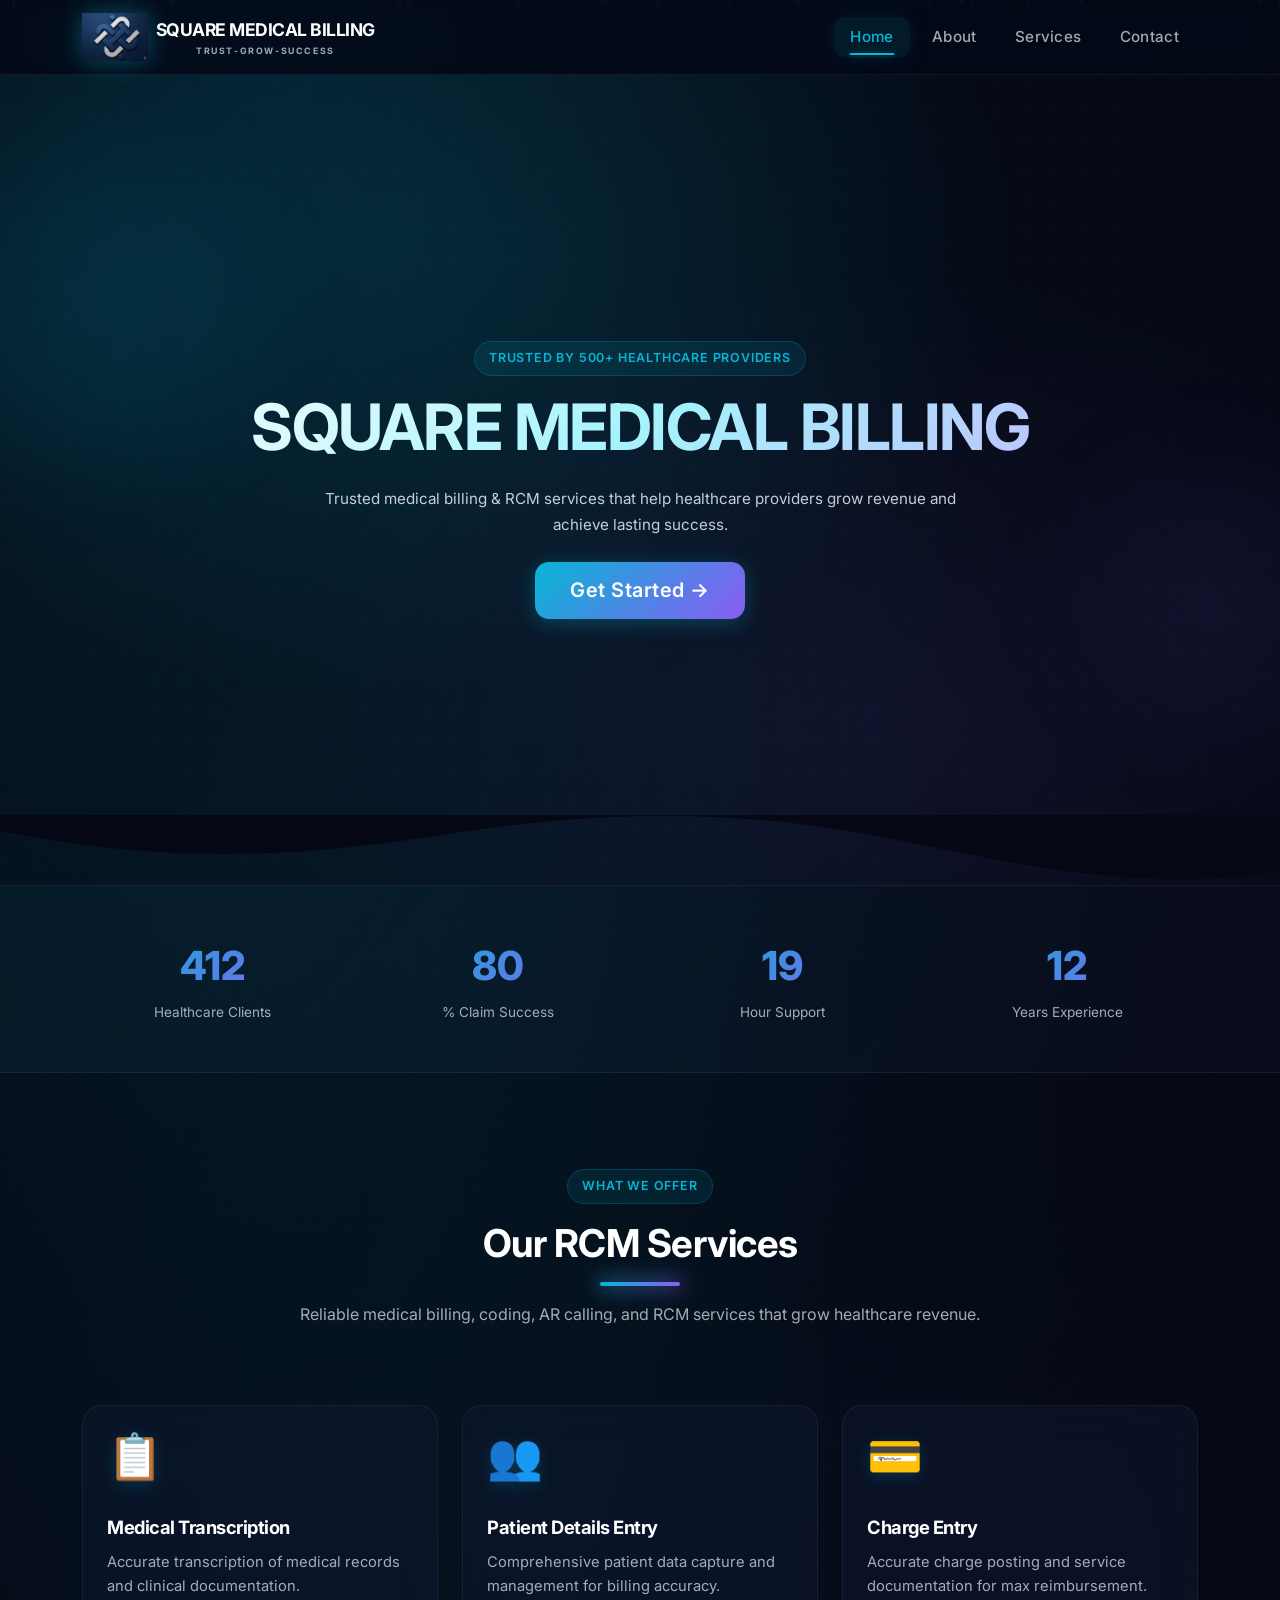
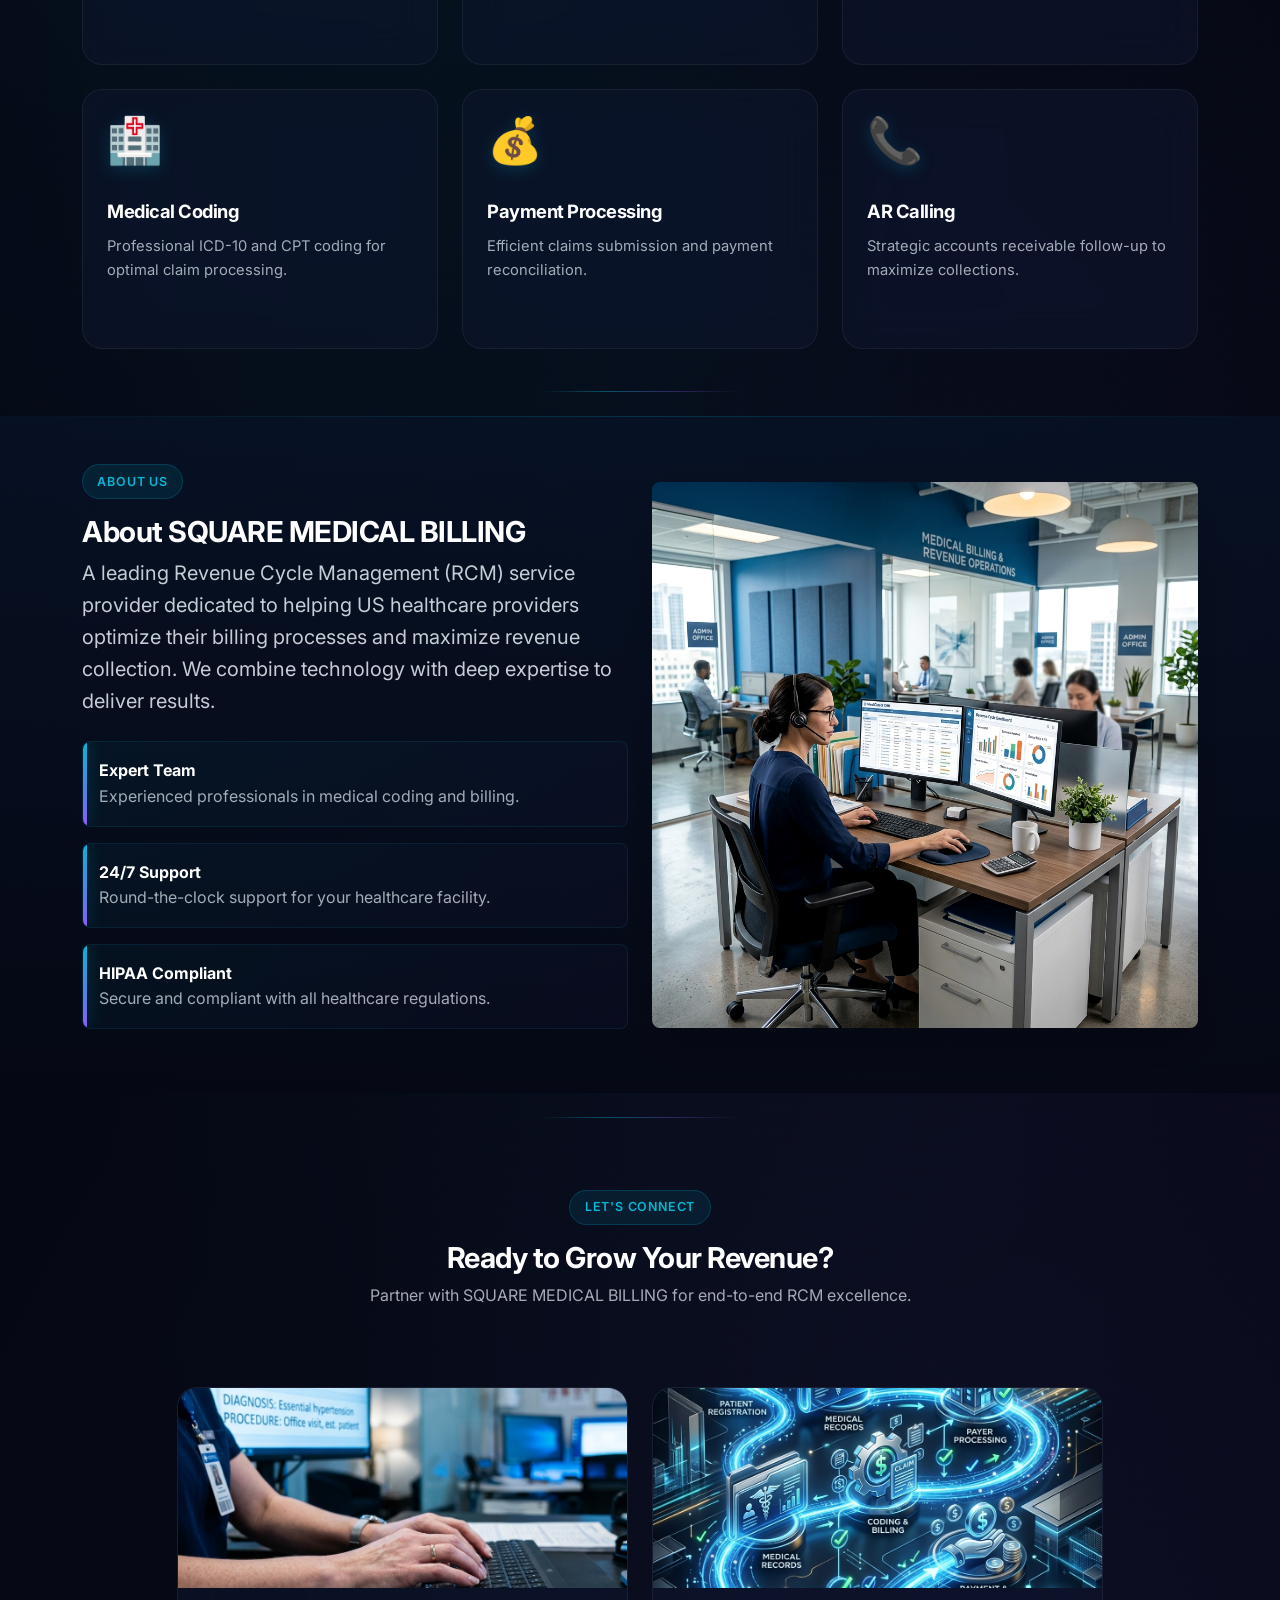
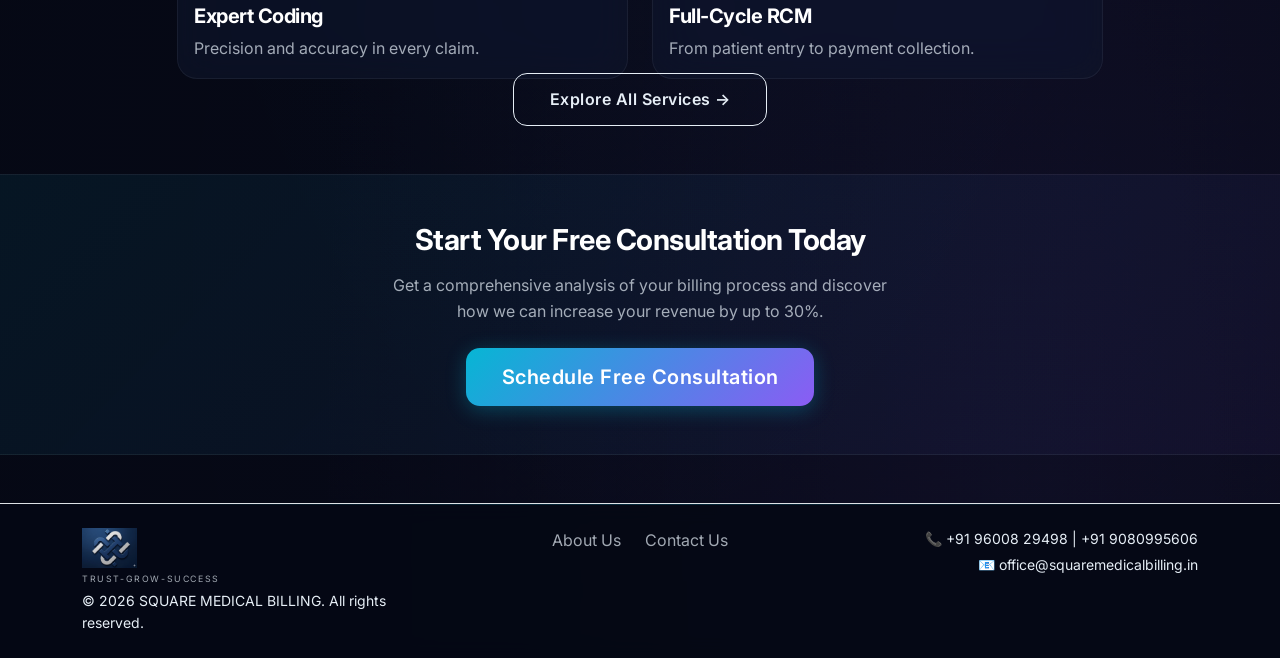
==== commit 010fb0c2: "Footer email alignment is fixed across all pages." ====
--- a/index.html
+++ b/index.html
@@ -238,7 +238,8 @@
           </div>
           <div class="col-md-4 text-center text-md-end">
             <div class="mt-3 mt-md-0">
-              <small>📞 +91 96008 29498 | +91 9080995606 | 📧 office@squaremedicalbilling.in</small>
+              <small class="d-block">📞 +91 96008 29498 | +91 9080995606</small>
+              <small class="d-block mt-1">📧 office@squaremedicalbilling.in</small>
             </div>
           </div>
         </div>
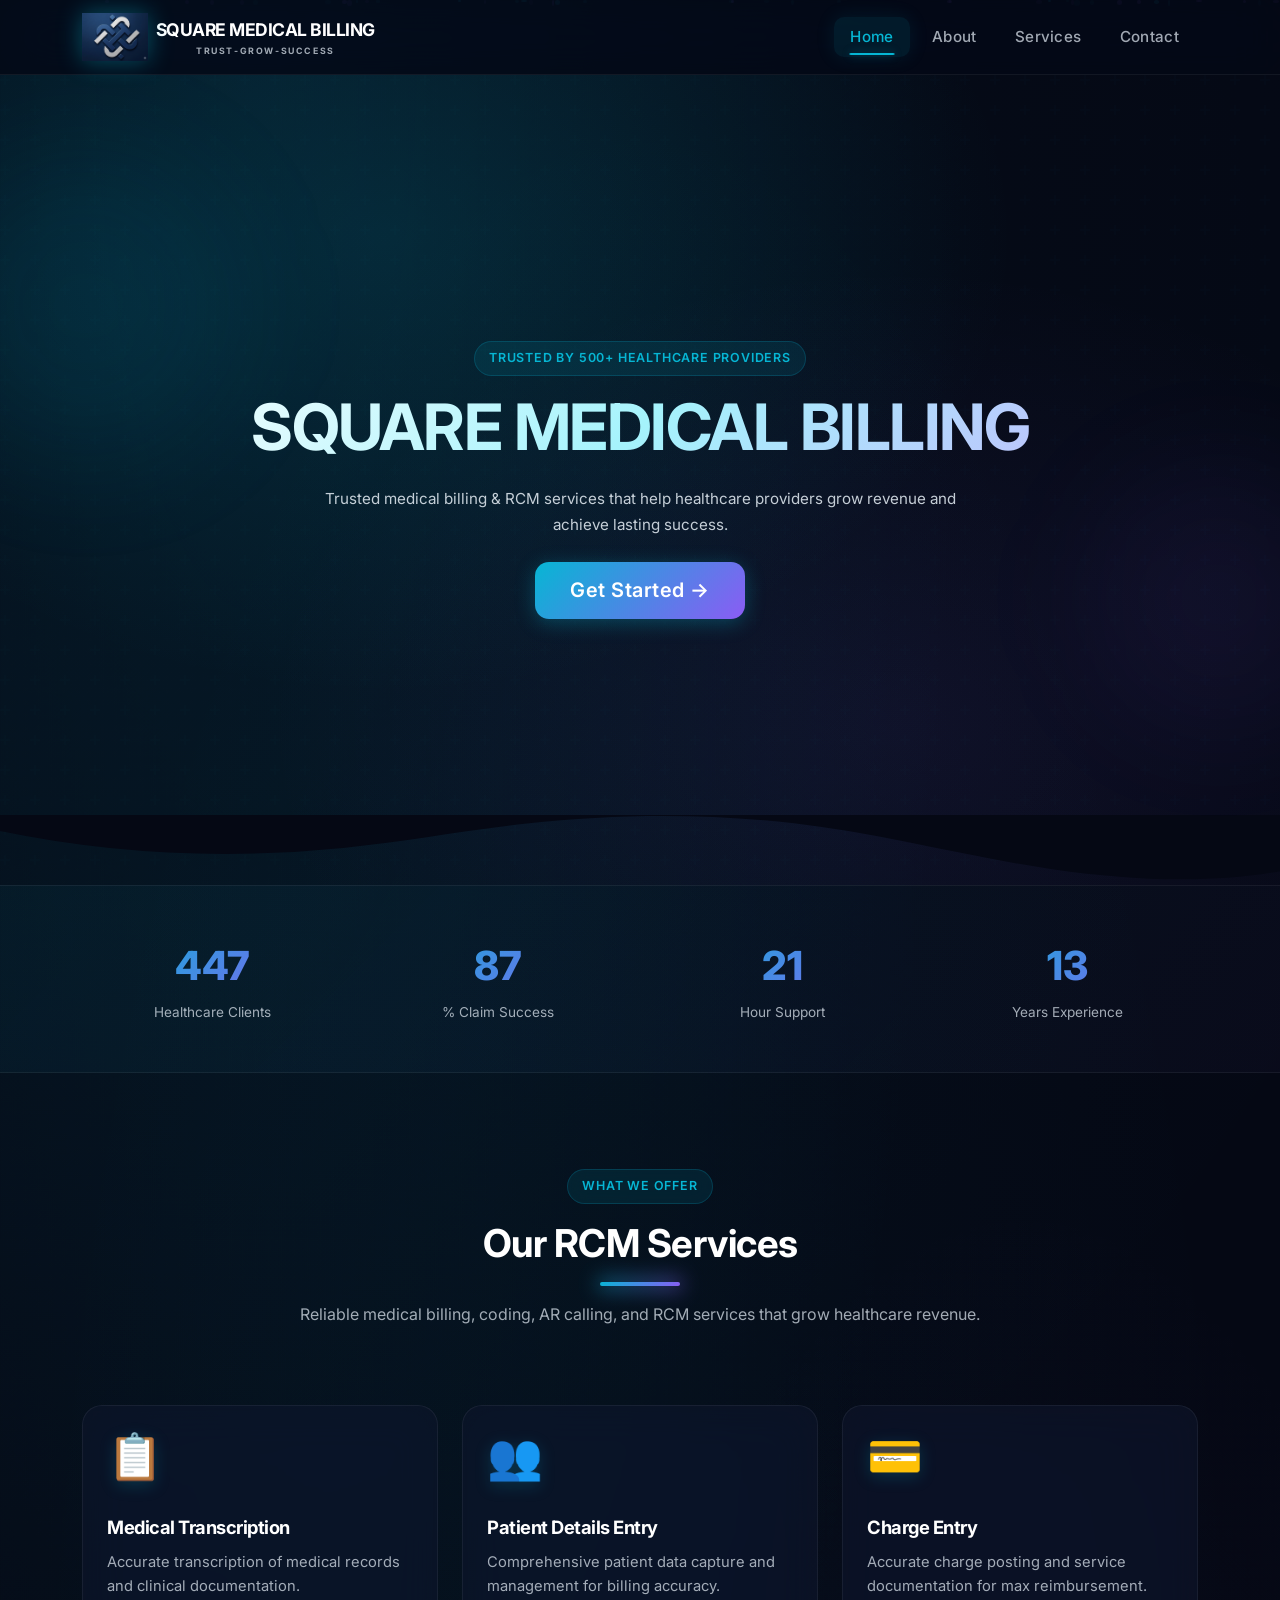
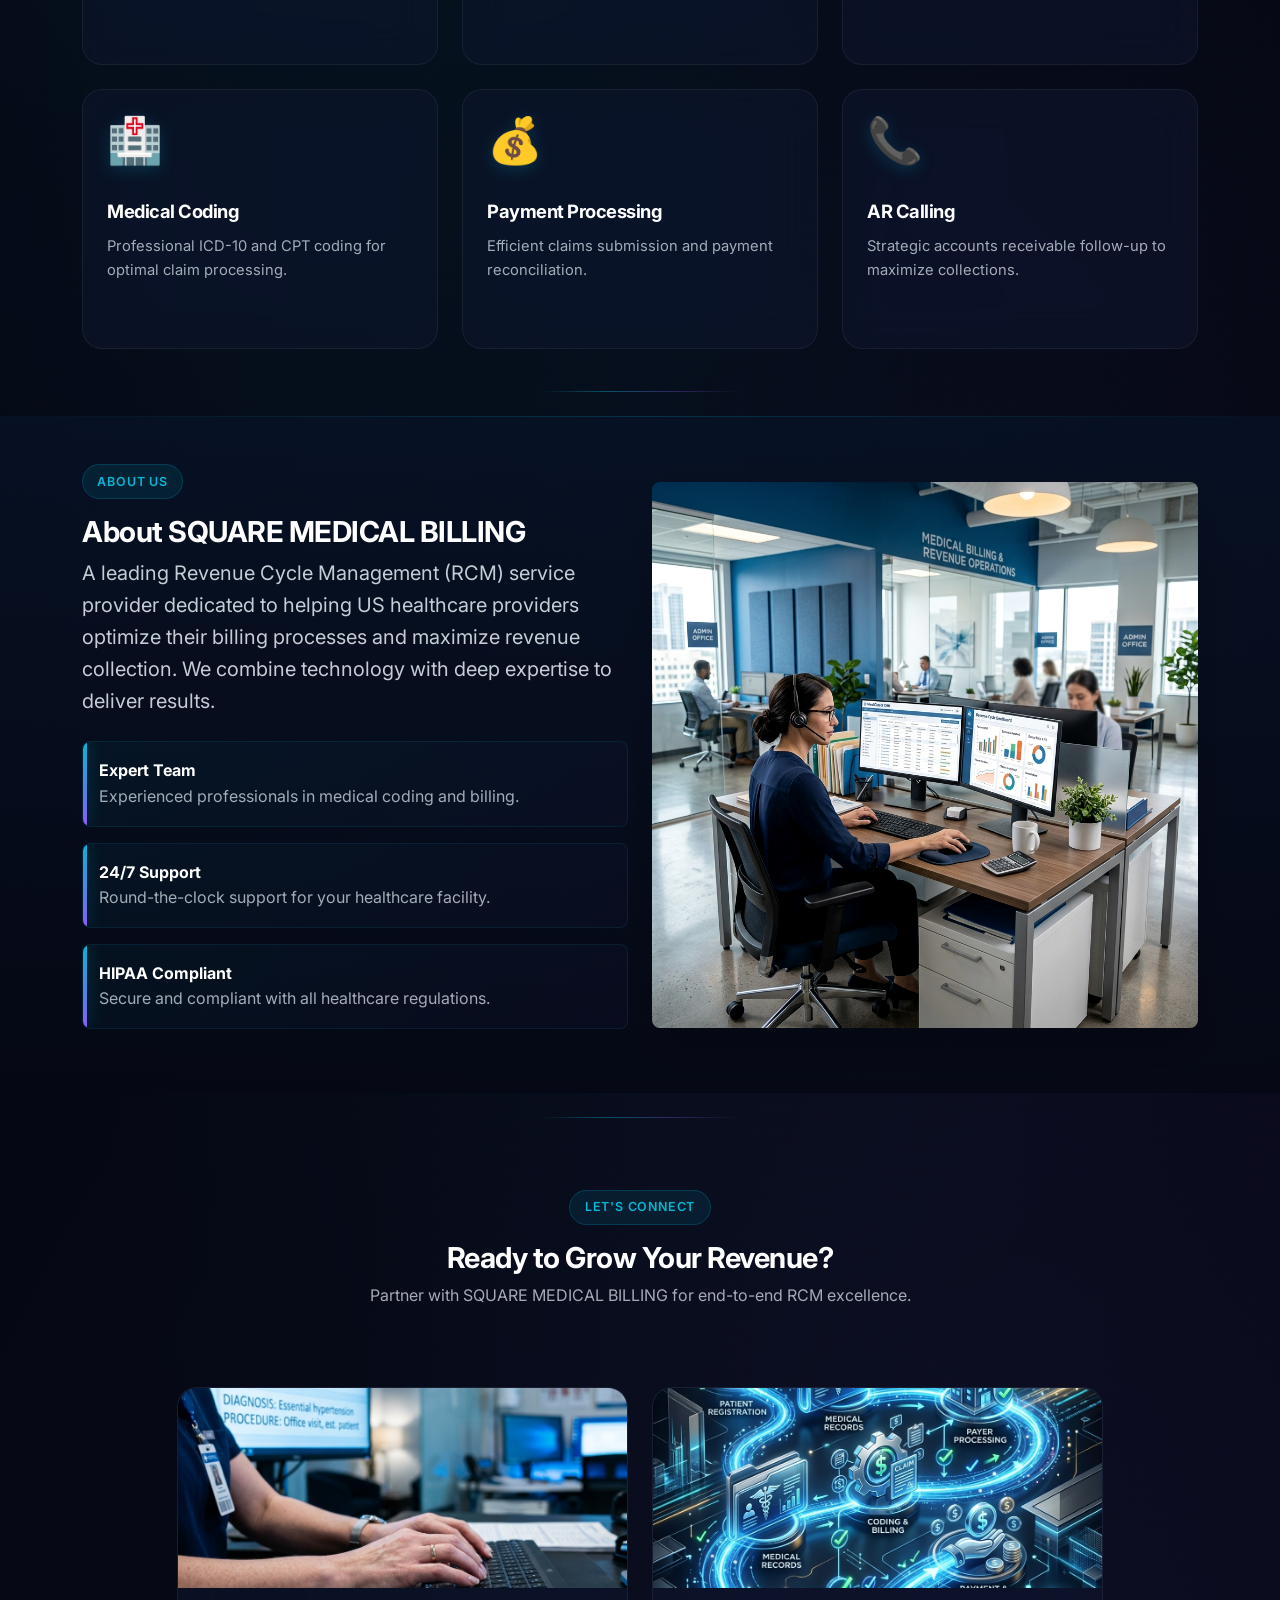
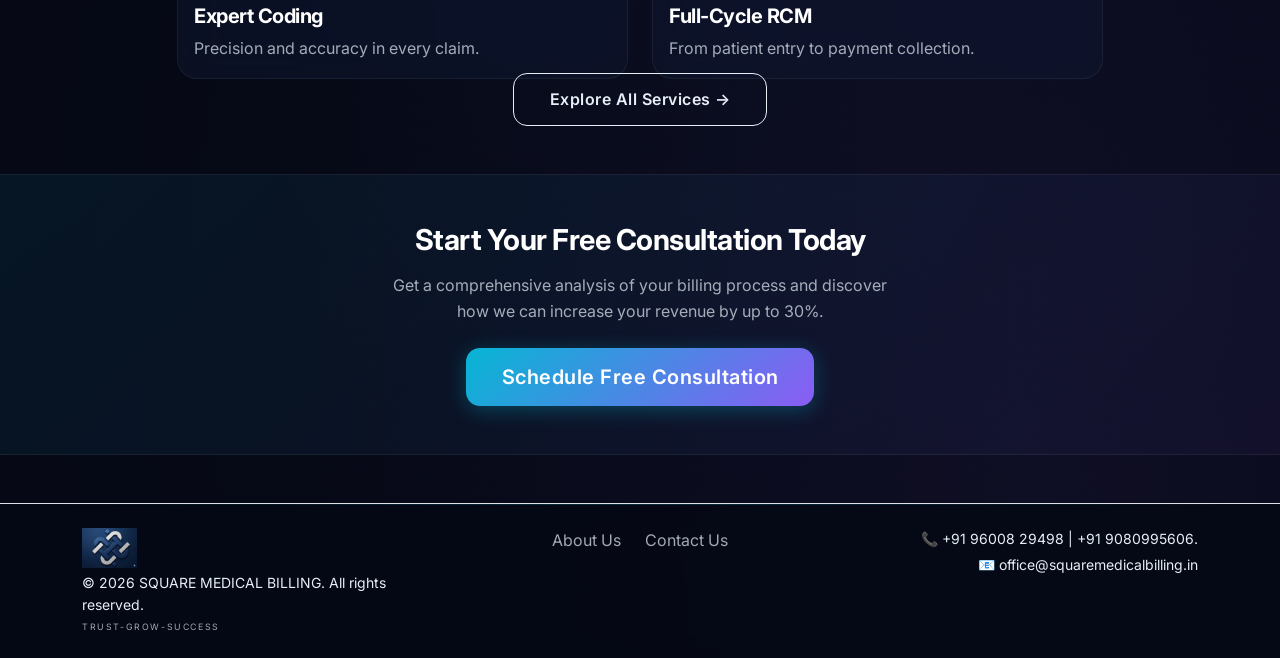
==== commit f103c88a: "feat: update footer component across all pages" ====
--- a/index.html
+++ b/index.html
@@ -220,14 +220,19 @@
       </section>
     </main>
 
-      <footer class="py-4 border-top">
-      <div class="container">
-        <div class="row g-4">
+<footer class="py-4 border-top">
+      <div class="container">
+        <div class="row g-4">   
           <div class="col-md-4 text-center text-md-start">
             <div>
+              <!-- Logo Image -->
               <img src="src/assets/logo.png" height="40" alt="logo" class="me-2">
+              
+              <!-- FIXED: Company Name now appears first -->
+              <small class="d-block mt-1">© 2026 SQUARE MEDICAL BILLING. All rights reserved.</small>
+              
+              <!-- FIXED: Tagline now appears after the company name -->
               <small class="d-block text-muted tiny mt-1">TRUST-GROW-SUCCESS</small>
-              <small class="d-block mt-1">© 2026 SQUARE MEDICAL BILLING. All rights reserved.</small>
             </div>
           </div>
           <div class="col-md-4 text-center">
@@ -238,10 +243,10 @@
           </div>
           <div class="col-md-4 text-center text-md-end">
             <div class="mt-3 mt-md-0">
-              <small class="d-block">📞 +91 96008 29498 | +91 9080995606</small>
+              <small class="d-block">📞 +91 96008 29498 | +91 9080995606.</small>
               <small class="d-block mt-1">📧 office@squaremedicalbilling.in</small>
             </div>
-          </div>
+          </div> 
         </div>
       </div>
     </footer>
